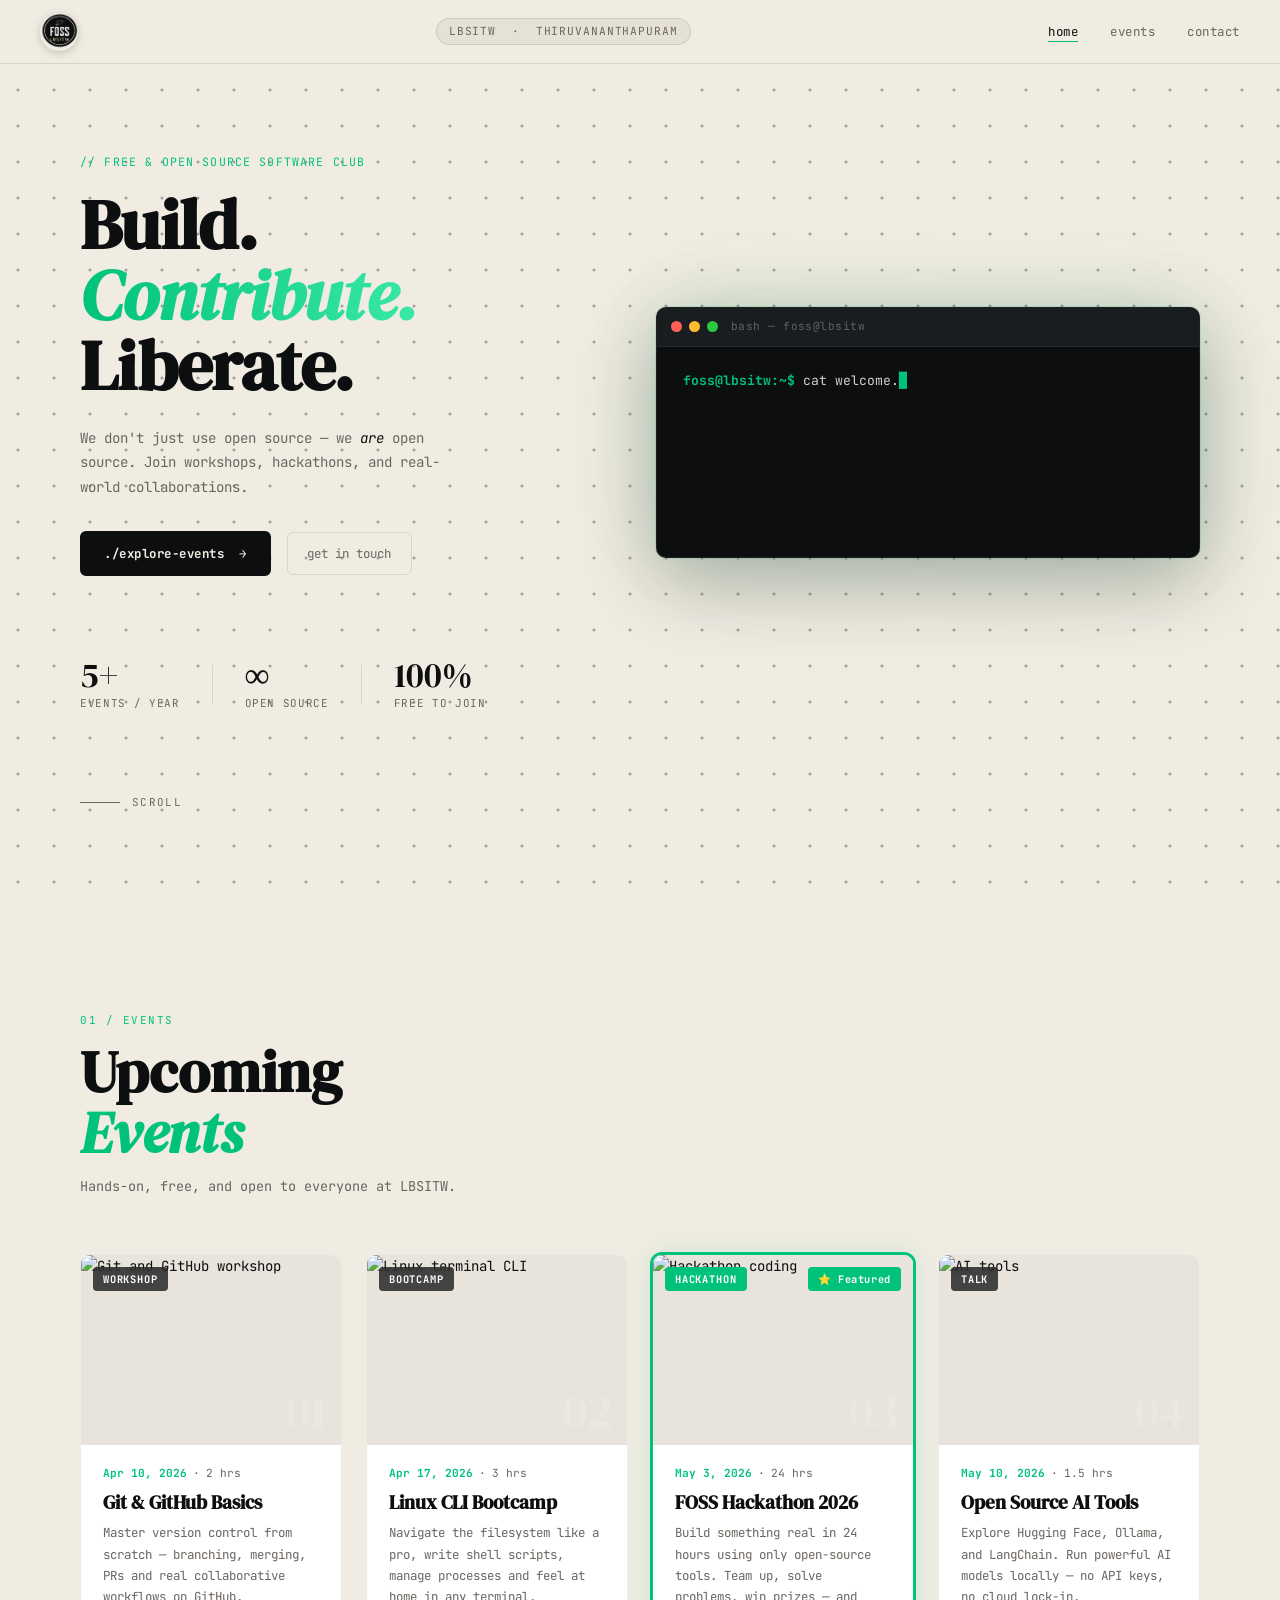
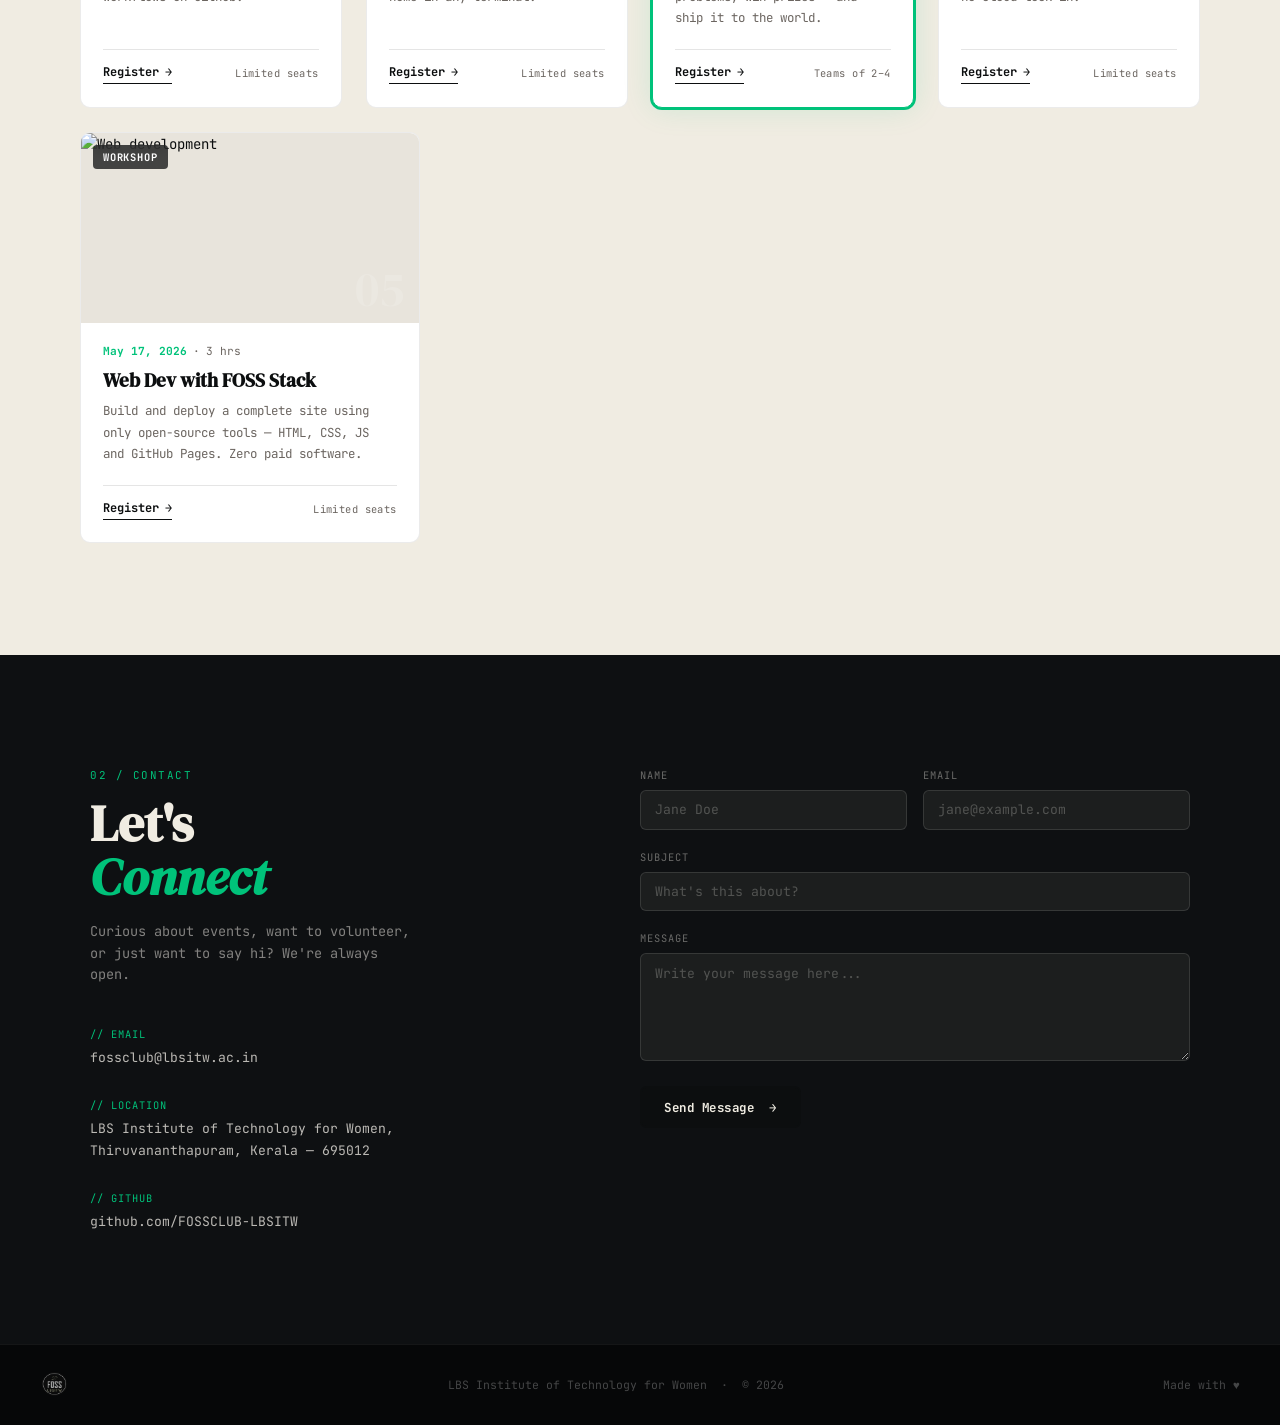
==== index.html @ 2587e667 "feat: add contact section, event cards with images, register page, custom cursor and dot-grid canvas" ====
<!DOCTYPE html>
<html lang="en">
<head>
  <meta charset="UTF-8" />
  <meta name="viewport" content="width=device-width, initial-scale=1.0"/>
  <title>FOSS Club — LBS Institute of Technology for Women</title>
  <link rel="stylesheet" href="style.css" />
  <link rel="preconnect" href="https://fonts.googleapis.com">
  <link href="https://fonts.googleapis.com/css2?family=JetBrains+Mono:ital,wght@0,300;0,400;0,700;1,400&family=DM+Serif+Display:ital@0;1&display=swap" rel="stylesheet">
</head>
<body>

  <!--
    hey, if you're reading this in devtools —
    yeah i spent way too long getting that terminal typewriter timing to feel right.
    the dot grid was 100% worth keeping. tried removing it once. bad idea.
    the cursor ring lag is lerp-based, not a css transition — feels much more natural.
    — [Shreya Ajith], LBSITW 2026
  -->

  
  <canvas id="grid-canvas"></canvas>

  
  <div class="cursor-dot"></div>
  <div class="cursor-ring"></div>

  
  <nav class="navbar" id="navbar">
    <a href="#home" class="nav-wordmark">
      <img src="foss-logo.png" alt="FOSS Club LBSITW" class="nav-logo" />
    </a>
    <div class="nav-pill">LBSITW &nbsp;·&nbsp; Thiruvananthapuram</div>
    <ul class="nav-links">
      <li><a href="#home">home</a></li>
      <li><a href="#events">events</a></li>
      <li><a href="#contact">contact</a></li>
    </ul>
  </nav>

  
  <section class="hero" id="home">

    
    <div class="hero-terminal">
      <div class="terminal-bar">
        <span class="t-dot red"></span>
        <span class="t-dot yellow"></span>
        <span class="t-dot green"></span>
        <span class="t-title">bash &mdash; foss@lbsitw</span>
      </div>
      <div class="terminal-body">
        <p>
          <span class="t-prompt">foss@lbsitw:~$&nbsp;</span><span
            id="typeTarget" class="t-cmd"></span><span class="t-caret" id="caret">█</span>
        </p>
        <div id="termOutput" class="t-output">
          <p><span class="t-green">✔</span>&nbsp; Welcome to <strong>FOSS Club</strong></p>
          <p><span class="t-green">✔</span>&nbsp; LBS Institute of Technology for Women</p>
          <p><span class="t-green">✔</span>&nbsp; Building women in open source since 2024</p>
          <p>&nbsp;</p>
          <p class="t-hint"># Run <span class="t-cyan">./explore-events</span> to get started ↓</p>
        </div>
      </div>
    </div>

    
    <div class="hero-text">
      <p class="hero-eyebrow">// Free &amp; Open Source Software Club</p>
      <h1>
        <span class="h1-line">Build.</span>
        <span class="h1-line italic">Contribute.</span>
        <span class="h1-line">Liberate.</span>
      </h1>
      <p class="hero-sub">
        We don't just use open source — we <em>are</em> open source.
        Join workshops, hackathons, and real-world collaborations.
      </p>
      <div class="hero-cta-row">
        <a href="#events" class="btn-primary">./explore-events &nbsp;→</a>
        <a href="#contact" class="btn-ghost">get in touch</a>
      </div>
    </div>

    
    <div class="hero-stats">
      <div class="stat"><span class="stat-n">5+</span><span class="stat-l">Events / Year</span></div>
      <div class="stat-div"></div>
      <div class="stat"><span class="stat-n">∞</span><span class="stat-l">Open Source</span></div>
      <div class="stat-div"></div>
      <div class="stat"><span class="stat-n">100%</span><span class="stat-l">Free to Join</span></div>
    </div>

    <div class="scroll-cue">
      <div class="sc-line"></div>
      <span>scroll</span>
    </div>
  </section>

  
  <section class="events-section" id="events">
    <div class="section-intro reveal">
      <p class="section-label">01&nbsp;/&nbsp;events</p>
      <h2>Upcoming<br/><em>Events</em></h2>
      <p class="section-sub">Hands-on, free, and open to everyone at LBSITW.</p>
    </div>

    <div class="cards-grid">

      
      <article class="card reveal" style="--i:0">
        <div class="card-img">
          <img src="https://images.unsplash.com/photo-1618401471353-b98afee0b2eb?w=600&q=80"
               alt="Git and GitHub workshop" loading="lazy" />
          <span class="card-tag">Workshop</span>
          <span class="card-idx">01</span>
        </div>
        <div class="card-body">
          <div class="card-meta"><time>Apr 10, 2026</time> <span>·</span> <span>2 hrs</span></div>
          <h3>Git &amp; GitHub Basics</h3>
          <p>Master version control from scratch — branching, merging, PRs and real collaborative workflows on GitHub.</p>
          <div class="card-foot">
            <a href="register.html" class="card-btn">Register <span>→</span></a>
            <span class="card-seats">Limited seats</span>
          </div>
        </div>
      </article>

      
      <article class="card reveal" style="--i:1">
        <div class="card-img">
          <img src="https://images.unsplash.com/photo-1629654297299-c8506221ca97?w=600&q=80"
               alt="Linux terminal CLI" loading="lazy" />
          <span class="card-tag">Bootcamp</span>
          <span class="card-idx">02</span>
        </div>
        <div class="card-body">
          <div class="card-meta"><time>Apr 17, 2026</time> <span>·</span> <span>3 hrs</span></div>
          <h3>Linux CLI Bootcamp</h3>
          <p>Navigate the filesystem like a pro, write shell scripts, manage processes and feel at home in any terminal.</p>
          <div class="card-foot">
            <a href="register.html" class="card-btn">Register <span>→</span></a>
            <span class="card-seats">Limited seats</span>
          </div>
        </div>
      </article>

      
      <article class="card featured reveal" style="--i:2">
        <div class="card-img">
          <img src="https://images.unsplash.com/photo-1504639725590-34d0984388bd?w=600&q=80"
               alt="Hackathon coding" loading="lazy" />
          <span class="card-tag accent">Hackathon</span>
          <span class="card-idx">03</span>
          <div class="featured-banner">⭐ Featured</div>
        </div>
        <div class="card-body">
          <div class="card-meta"><time>May 3, 2026</time> <span>·</span> <span>24 hrs</span></div>
          <h3>FOSS Hackathon 2026</h3>
          <p>Build something real in 24 hours using only open-source tools. Team up, solve problems, win prizes — and ship it to the world.</p>
          <div class="card-foot">
            <a href="register.html" class="card-btn">Register <span>→</span></a>
            <span class="card-seats">Teams of 2–4</span>
          </div>
        </div>
      </article>

      
      <article class="card reveal" style="--i:3">
        <div class="card-img">
          <img src="https://images.unsplash.com/photo-1677442135703-1787eea5ce01?w=600&q=80"
               alt="AI tools" loading="lazy" />
          <span class="card-tag">Talk</span>
          <span class="card-idx">04</span>
        </div>
        <div class="card-body">
          <div class="card-meta"><time>May 10, 2026</time> <span>·</span> <span>1.5 hrs</span></div>
          <h3>Open Source AI Tools</h3>
          <p>Explore Hugging Face, Ollama, and LangChain. Run powerful AI models locally — no API keys, no cloud lock-in.</p>
          <div class="card-foot">
            <a href="register.html" class="card-btn">Register <span>→</span></a>
            <span class="card-seats">Limited seats</span>
          </div>
        </div>
      </article>

      
      <article class="card reveal" style="--i:4">
        <div class="card-img">
          <img src="https://images.unsplash.com/photo-1558494949-ef010cbdcc31?w=600&q=80"
               alt="Web development" loading="lazy" />
          <span class="card-tag">Workshop</span>
          <span class="card-idx">05</span>
        </div>
        <div class="card-body">
          <div class="card-meta"><time>May 17, 2026</time> <span>·</span> <span>3 hrs</span></div>
          <h3>Web Dev with FOSS Stack</h3>
          <p>Build and deploy a complete site using only open-source tools — HTML, CSS, JS and GitHub Pages. Zero paid software.</p>
          <div class="card-foot">
            <a href="register.html" class="card-btn">Register <span>→</span></a>
            <span class="card-seats">Limited seats</span>
          </div>
        </div>
      </article>

    </div>
  </section>

  
  <section class="contact-section reveal" id="contact">
    <div class="contact-inner">

      <div class="contact-left">
        <p class="section-label">02&nbsp;/&nbsp;contact</p>
        <h2>Let's<br/><em>Connect</em></h2>
        <p class="section-sub">Curious about events, want to volunteer, or just want to say hi? We're always open.</p>

        <ul class="contact-list">
          <li>
            <span class="ci-label">// email</span>
            <a href="mailto:fossclub@lbsitw.ac.in" class="ci-value">fossclub@lbsitw.ac.in</a>
          </li>
          <li>
            <span class="ci-label">// location</span>
            <span class="ci-value">LBS Institute of Technology for Women,<br>Thiruvananthapuram, Kerala — 695012</span>
          </li>
          <li>
            <span class="ci-label">// github</span>
            <a href="https://github.com/FOSSCLUB-LBSITW" target="_blank" rel="noopener" class="ci-value">github.com/FOSSCLUB-LBSITW</a>
          </li>
        </ul>
      </div>

      <div class="contact-right">
        <form class="contact-form" id="contactForm">
          <div class="form-row two-col">
            <div class="form-group">
              <label for="fname">Name</label>
              <input type="text" id="fname" placeholder="Jane Doe" required autocomplete="off"/>
            </div>
            <div class="form-group">
              <label for="femail">Email</label>
              <input type="email" id="femail" placeholder="jane@example.com" required autocomplete="off"/>
            </div>
          </div>
          <div class="form-group">
            <label for="fsubject">Subject</label>
            <input type="text" id="fsubject" placeholder="What's this about?" required/>
          </div>
          <div class="form-group">
            <label for="fmsg">Message</label>
            <textarea id="fmsg" rows="5" placeholder="Write your message here..." required></textarea>
          </div>
          <div class="form-actions">
            <button type="submit" class="btn-primary" id="submitBtn">
              Send Message &nbsp;→
            </button>
          </div>
          <p class="form-success" id="formSuccess">✓ &nbsp;Message received! We'll be in touch soon.</p>
        </form>
      </div>

    </div>
  </section>

  
  <footer class="footer">
    <div class="footer-inner">
      <img src="foss-logo.png" alt="FOSS CLUB" class="footer-logo" />
      <span class="footer-copy">LBS Institute of Technology for Women &nbsp;·&nbsp; © 2026</span>
      <span class="footer-love">Made with ♥</span>
    </div>
    <!-- build log: v1.0 initial template · v1.1 event cards + contact section · v1.2 dark theme + terminal animation · v1.3 logo added, cursor fixed, scroll-reveal -->
  </footer>

  <script src="main.js"></script>
</body>
</html>
---- style.css ----
@import url('https://fonts.googleapis.com/css2?family=JetBrains+Mono:ital,wght@0,300;0,400;0,700;1,400&family=DM+Serif+Display:ital@0;1&display=swap');

*, *::before, *::after { box-sizing: border-box; margin: 0; padding: 0; }


:root {
  --ink:      #0c0e0f;
  --paper:    #f0ece2;        /* slightly richer warm tone */
  --paper2:   #e6e1d6;
  --green:    #00c27a;
  --green-d:  #009960;
  --green-glow: rgba(0,194,122,0.15);
  --amber:    #e8a000;
  --red:      #e84545;
  --muted:    #6b6560;        /* slightly darker for better contrast */
  --border:   rgba(0,0,0,0.10);

  --ff-mono:  'JetBrains Mono', 'Fira Code', monospace;
  --ff-serif: 'DM Serif Display', Georgia, serif;

  --nav-h:    64px;
  --r:        10px;
}


html { scroll-behavior: smooth; }

body {
  background: var(--paper);
  color: var(--ink);
  font-family: var(--ff-mono);
  font-size: 14px;
  line-height: 1.6;
  cursor: none;
  overflow-x: hidden;
}

a, button, input, textarea, select, label { cursor: none !important; }

a { color: inherit; text-decoration: none; }
img:not(.nav-logo):not(.footer-logo) { display: block; width: 100%; height: 100%; object-fit: cover; }
em { font-style: italic; }


#grid-canvas {
  position: fixed;
  inset: 0;
  z-index: 0;
  pointer-events: none;
  opacity: 1;
  filter: contrast(1.25);
}


.cursor-dot {
  width: 10px;
  height: 10px;
  background: var(--green);
  border-radius: 50%;
  position: fixed;
  top: -40px;
  left: -40px;
  pointer-events: none;
  z-index: 9999;
  transform: translate(-50%, -50%);
  transition: transform 0.12s ease, background 0.2s;
  will-change: left, top, transform;
}

.cursor-ring {
  width: 34px;
  height: 34px;
  border: 1.5px solid var(--green);
  border-radius: 50%;
  position: fixed;
  top: -40px;
  left: -40px;
  pointer-events: none;
  z-index: 9998;
  transform: translate(-50%, -50%);
  transition: transform 0.22s cubic-bezier(.22,.68,0,1.2);
  opacity: 0.6;
  will-change: left, top, transform;
}


.navbar {
  position: fixed;
  top: 0; left: 0; right: 0;
  height: var(--nav-h);
  z-index: 100;
  display: flex;
  align-items: center;
  justify-content: space-between;
  padding: 0 2.5rem;
  background: rgba(240,236,226,0.88);
  backdrop-filter: blur(14px);
  -webkit-backdrop-filter: blur(14px);
  border-bottom: 1px solid var(--border);
}

.nav-wordmark {
  display: flex;
  align-items: center;
  gap: 10px;
  text-decoration: none;
  flex-shrink: 0;
}

.nav-logo {
  width: 38px;
  height: 38px;
  min-width: 38px;
  border-radius: 50%;
  object-fit: cover;
  display: block;
  box-shadow: 0 2px 8px rgba(0,0,0,0.18);
}

.footer-logo {
  width: 28px;
  height: 28px;
  border-radius: 50%;
  object-fit: cover;
  opacity: 0.7;
}

.nav-pill {
  font-size: 0.7rem;
  letter-spacing: 0.08em;
  text-transform: uppercase;
  color: var(--muted);
  background: var(--paper2);
  border: 1px solid var(--border);
  padding: 4px 12px;
  border-radius: 20px;
}

.nav-links {
  list-style: none;
  display: flex;
  gap: 2rem;
}
.nav-links a {
  font-size: 0.78rem;
  color: var(--muted);
  text-transform: lowercase;
  letter-spacing: 0.04em;
  position: relative;
  padding-bottom: 2px;
  transition: color 0.2s;
}
.nav-links a::after {
  content: '';
  position: absolute;
  left: 0; bottom: 0;
  width: 0; height: 1px;
  background: var(--green);
  transition: width 0.25s ease;
}
.nav-links a:hover { color: var(--ink); }
.nav-links a:hover::after,
.nav-links a.active::after { width: 100%; }
.nav-links a.active { color: var(--ink); }


.hero {
  position: relative;
  z-index: 1;
  min-height: 100vh;
  padding: calc(var(--nav-h) + 4rem) 2.5rem 4rem;
  display: grid;
  grid-template-columns: 1fr 1fr;
  grid-template-rows: auto auto auto;
  gap: 2rem;
  align-items: center;
  max-width: 1200px;
  margin: 0 auto;
}


.hero-terminal {
  grid-column: 2;
  grid-row: 1 / 3;
  background: #0c0e0f;
  border-radius: var(--r);
  overflow: hidden;
  border: 1px solid rgba(255,255,255,0.08);
  box-shadow: 0 24px 80px rgba(0,0,0,0.25), 0 0 0 1px rgba(0,194,122,0.15), 0 0 80px rgba(0,194,122,0.12), 0 0 160px rgba(0,194,122,0.06);
  font-size: 0.82rem;
  animation: fadeUp 0.7s 0.4s both;
}

.terminal-bar {
  display: flex;
  align-items: center;
  gap: 7px;
  padding: 10px 14px;
  background: #1a1d1f;
  border-bottom: 1px solid rgba(255,255,255,0.06);
}
.t-dot {
  width: 11px; height: 11px;
  border-radius: 50%;
  flex-shrink: 0;
}
.t-dot.red    { background: #ff5f57; }
.t-dot.yellow { background: #febc2e; }
.t-dot.green  { background: #28c840; }
.t-title {
  margin-left: 6px;
  font-size: 0.7rem;
  color: rgba(255,255,255,0.3);
  letter-spacing: 0.04em;
}

.terminal-body {
  padding: 1.4rem 1.6rem 1.8rem;
  color: #d4d0c8;
  line-height: 1.9;
  min-height: 200px;
}
.t-prompt { color: var(--green); font-weight: 700; }
.t-cmd    { color: #d4d0c8; }
.t-caret  { color: var(--green); animation: blink 1s step-end infinite; }
.t-output { margin-top: 0.6rem; opacity: 0; transition: opacity 0.4s; }
.t-output.visible { opacity: 1; }
.t-green  { color: var(--green); }
.t-cyan   { color: #5dd5f5; }
.t-hint   { color: rgba(255,255,255,0.3); font-style: italic; }
.t-output strong { color: #fff; }

@keyframes blink { 0%,100%{opacity:1} 50%{opacity:0} }


.hero-text {
  grid-column: 1;
  grid-row: 1;
  animation: fadeUp 0.7s 0.1s both;
}

.hero-eyebrow {
  font-size: 0.72rem;
  letter-spacing: 0.1em;
  text-transform: uppercase;
  color: var(--green);
  margin-bottom: 1.2rem;
}

.hero-text h1 {
  font-family: var(--ff-serif);
  font-size: clamp(3.2rem, 5.5vw, 5rem);
  line-height: 1.0;
  margin-bottom: 1.5rem;
  letter-spacing: -0.01em;
}
.h1-line { display: block; }
.h1-line.italic {
  font-style: italic;
  background: linear-gradient(90deg, var(--green), #5dffc0, var(--green));
  background-size: 200% auto;
  -webkit-background-clip: text;
  -webkit-text-fill-color: transparent;
  background-clip: text;
  animation: shimmer 4s linear infinite;
}
@keyframes shimmer { to { background-position: 200% center; } }

.hero-sub {
  color: var(--muted);
  font-size: 0.88rem;
  max-width: 380px;
  line-height: 1.75;
  margin-bottom: 2rem;
}
.hero-sub em { color: var(--ink); font-style: italic; }

.hero-cta-row {
  display: flex;
  gap: 1rem;
  align-items: center;
  flex-wrap: wrap;
}


.hero-stats {
  grid-column: 1;
  grid-row: 2;
  display: flex;
  gap: 2rem;
  align-items: center;
  animation: fadeUp 0.7s 0.3s both;
}
.stat { display: flex; flex-direction: column; gap: 2px; }
.stat-n {
  font-family: var(--ff-serif);
  font-size: 2.2rem;
  line-height: 1;
  color: var(--ink);
}
.stat-l { font-size: 0.68rem; color: var(--muted); text-transform: uppercase; letter-spacing: 0.06em; }
.stat-div { width: 1px; height: 40px; background: var(--border); }


.scroll-cue {
  grid-column: 1 / -1;
  grid-row: 3;
  display: flex;
  align-items: center;
  gap: 12px;
  color: var(--muted);
  font-size: 0.68rem;
  letter-spacing: 0.12em;
  text-transform: uppercase;
  animation: fadeUp 0.7s 0.5s both;
}
.sc-line { width: 40px; height: 1px; background: var(--muted); }


.btn-primary {
  display: inline-flex;
  align-items: center;
  gap: 8px;
  padding: 0.65rem 1.4rem;
  background: var(--ink);
  color: var(--paper);
  font-family: var(--ff-mono);
  font-size: 0.78rem;
  font-weight: 700;
  letter-spacing: 0.04em;
  border: 2px solid var(--ink);
  border-radius: 6px;
  cursor: none;
  transition: background 0.2s, color 0.2s, transform 0.15s, box-shadow 0.2s;
}
.btn-primary:hover {
  background: var(--green);
  border-color: var(--green);
  color: #fff;
  transform: translateY(-2px);
  box-shadow: 0 6px 20px rgba(0,194,122,0.3);
}

.btn-ghost {
  display: inline-flex;
  align-items: center;
  padding: 0.65rem 1.2rem;
  background: transparent;
  color: var(--muted);
  font-family: var(--ff-mono);
  font-size: 0.78rem;
  border: 1px solid var(--border);
  border-radius: 6px;
  cursor: none;
  transition: color 0.2s, border-color 0.2s;
}
.btn-ghost:hover { color: var(--ink); border-color: var(--ink); }


.events-section {
  position: relative;
  z-index: 1;
  padding: 7rem 2.5rem;
  max-width: 1200px;
  margin: 0 auto;
}

.section-intro { margin-bottom: 3.5rem; }
.section-label {
  font-size: 0.68rem;
  letter-spacing: 0.14em;
  text-transform: uppercase;
  color: var(--green);
  margin-bottom: 0.8rem;
}
.section-intro h2 {
  font-family: var(--ff-serif);
  font-size: clamp(2.5rem, 4.5vw, 4rem);
  line-height: 1.05;
  margin-bottom: 0.8rem;
}
.section-intro h2 em { font-style: italic; color: var(--green); }
.section-sub { color: var(--muted); font-size: 0.85rem; max-width: 400px; }


.cards-grid {
  display: flex;
  flex-wrap: wrap;
  gap: 1.5rem;
}

.card {
  flex: 1 1 260px;
  max-width: 340px;
  background: #fff;
  border: 1px solid rgba(0,0,0,0.08);
  border-radius: var(--r);
  overflow: hidden;
  display: flex;
  flex-direction: column;
  transition: transform 0.22s ease, box-shadow 0.22s ease;
}
.card:hover {
  transform: translateY(-6px);
  box-shadow: 0 20px 50px rgba(0,0,0,0.12);
}

.card.featured {
  border-color: var(--green);
  box-shadow: 0 0 0 2px var(--green), 0 0 30px var(--green-glow);
}
.card.featured:hover {
  box-shadow: 0 0 0 2px var(--green), 0 20px 50px rgba(0,0,0,0.12), 0 0 40px var(--green-glow);
}


.card-img {
  position: relative;
  height: 190px;
  overflow: hidden;
  background: #e8e4dc;
}
.card-img img { transition: transform 0.5s ease; }
.card:hover .card-img img { transform: scale(1.07); }

.card-tag {
  position: absolute;
  top: 12px; left: 12px;
  background: rgba(12,14,15,0.75);
  color: #fff;
  font-size: 0.65rem;
  font-weight: 700;
  letter-spacing: 0.08em;
  text-transform: uppercase;
  padding: 4px 10px;
  border-radius: 4px;
  backdrop-filter: blur(6px);
}
.card-tag.accent { background: var(--green); color: #fff; }

.card-idx {
  position: absolute;
  bottom: 10px; right: 14px;
  font-family: var(--ff-serif);
  font-size: 3rem;
  color: rgba(255,255,255,0.15);
  line-height: 1;
  user-select: none;
}

.featured-banner {
  position: absolute;
  top: 12px; right: 12px;
  background: var(--green);
  color: #fff;
  font-size: 0.65rem;
  font-weight: 700;
  padding: 4px 10px;
  border-radius: 4px;
  letter-spacing: 0.06em;
}


.card-body {
  padding: 1.3rem 1.4rem 1.4rem;
  display: flex;
  flex-direction: column;
  flex: 1;
  gap: 0.5rem;
}
.card-meta {
  display: flex;
  gap: 6px;
  font-size: 0.7rem;
  color: var(--muted);
}
.card-meta time { color: var(--green); font-weight: 700; }

.card-body h3 {
  font-family: var(--ff-serif);
  font-size: 1.2rem;
  line-height: 1.2;
  color: var(--ink);
}
.card-body p {
  font-size: 0.78rem;
  color: var(--muted);
  line-height: 1.7;
  flex: 1;
}

.card-foot {
  display: flex;
  align-items: center;
  justify-content: space-between;
  margin-top: 0.8rem;
  padding-top: 0.8rem;
  border-top: 1px solid var(--border);
}

.card-btn {
  display: inline-flex;
  align-items: center;
  gap: 6px;
  font-size: 0.75rem;
  font-weight: 700;
  color: var(--ink);
  border-bottom: 1px solid var(--ink);
  padding-bottom: 1px;
  cursor: none;
  transition: color 0.2s, border-color 0.2s;
}
.card-btn:hover { color: var(--green); border-color: var(--green); }
.card-btn span { transition: transform 0.2s; }
.card-btn:hover span { transform: translateX(3px); }

.card-seats { font-size: 0.65rem; color: var(--muted); letter-spacing: 0.04em; }

/* ── Contact Section ───────────────────────────── */
.contact-section {
  position: relative;
  z-index: 1;
  background: #0e1012;   
  color: var(--paper);
  padding: 7rem 2.5rem;
}
.contact-inner {
  max-width: 1100px;
  margin: 0 auto;
  display: flex;
  gap: 5rem;
  align-items: flex-start;
  flex-wrap: wrap;
}

.contact-left { flex: 1 1 280px; }
.contact-left .section-label { color: var(--green); }
.contact-left h2 {
  font-family: var(--ff-serif);
  font-size: clamp(2.5rem, 4vw, 3.5rem);
  line-height: 1.05;
  margin-bottom: 1rem;
  margin-top: 0.6rem;
}
.contact-left h2 em { font-style: italic; color: var(--green); }
.contact-left .section-sub { color: rgba(245,242,235,0.5); max-width: 320px; font-size: 0.85rem; margin-bottom: 2.5rem; }

.contact-list { list-style: none; display: flex; flex-direction: column; gap: 1.8rem; }
.contact-list li { display: flex; flex-direction: column; gap: 4px; }
.ci-label { font-size: 0.65rem; color: var(--green); letter-spacing: 0.1em; text-transform: uppercase; }
.ci-value { font-size: 0.82rem; color: rgba(245,242,235,0.75); line-height: 1.65; }
.ci-value:is(a):hover { color: var(--green); }

.contact-right { flex: 1 1 360px; }

.contact-form { display: flex; flex-direction: column; gap: 1.2rem; }
.form-row.two-col { display: grid; grid-template-columns: 1fr 1fr; gap: 1rem; }

.form-group { display: flex; flex-direction: column; gap: 6px; }
.form-group label {
  font-size: 0.65rem;
  letter-spacing: 0.1em;
  text-transform: uppercase;
  color: rgba(245,242,235,0.4);
}
.form-group input,
.form-group textarea {
  background: rgba(245,242,235,0.06);
  border: 1px solid rgba(245,242,235,0.12);
  border-radius: 6px;
  padding: 0.65rem 0.9rem;
  color: var(--paper);
  font-family: var(--ff-mono);
  font-size: 0.82rem;
  outline: none;
  transition: border-color 0.2s, background 0.2s, box-shadow 0.2s;
  cursor: none;
}
.form-group input::placeholder,
.form-group textarea::placeholder { color: rgba(245,242,235,0.25); }
.form-group input:focus,
.form-group textarea:focus {
  border-color: var(--green);
  background: rgba(245,242,235,0.09);
  box-shadow: 0 0 0 3px rgba(0,194,122,0.12);
}
.form-group textarea { resize: vertical; }

.form-actions { margin-top: 0.4rem; }

.form-success {
  display: none;
  font-size: 0.82rem;
  color: var(--green);
  margin-top: 0.5rem;
  letter-spacing: 0.02em;
}
.form-success.visible { display: block; }

/* ── Footer ────────────────────────────────────── */
.footer {
  position: relative;
  z-index: 1;
  background: #060708;
  border-top: 1px solid rgba(255,255,255,0.06);
  padding: 1.6rem 2.5rem;
}
.footer-inner {
  max-width: 1200px;
  margin: 0 auto;
  display: flex;
  align-items: center;
  justify-content: space-between;
  flex-wrap: wrap;
  gap: 0.6rem;
}
.footer-copy { font-size: 0.72rem; color: rgba(255,255,255,0.25); }
.footer-love { font-size: 0.72rem; color: rgba(255,255,255,0.25); }

/* ── Keyframes ─────────────────────────────────── */
@keyframes fadeUp {
  from { opacity: 0; transform: translateY(28px); }
  to   { opacity: 1; transform: translateY(0); }
}

/* ── Responsive ────────────────────────────────── */
@media (max-width: 860px) {
  .hero {
    grid-template-columns: 1fr;
    grid-template-rows: auto auto auto auto;
    gap: 2.5rem;
  }
  .hero-terminal { grid-column: 1; grid-row: 2; }
  .hero-text     { grid-column: 1; grid-row: 1; }
  .hero-stats    { grid-column: 1; grid-row: 3; }
  .scroll-cue    { grid-column: 1; grid-row: 4; }
  .nav-pill { display: none; }
  .cards-grid { justify-content: center; }
  .card { max-width: 100%; }
  .contact-inner { flex-direction: column; gap: 3rem; }
  .form-row.two-col { grid-template-columns: 1fr; }
}
@media (max-width: 560px) {
  .navbar { padding: 0 1.2rem; }
  .hero, .events-section, .contact-section { padding-left: 1.2rem; padding-right: 1.2rem; }
  .nav-links { gap: 1.2rem; }
  .footer-inner { flex-direction: column; align-items: flex-start; }
}
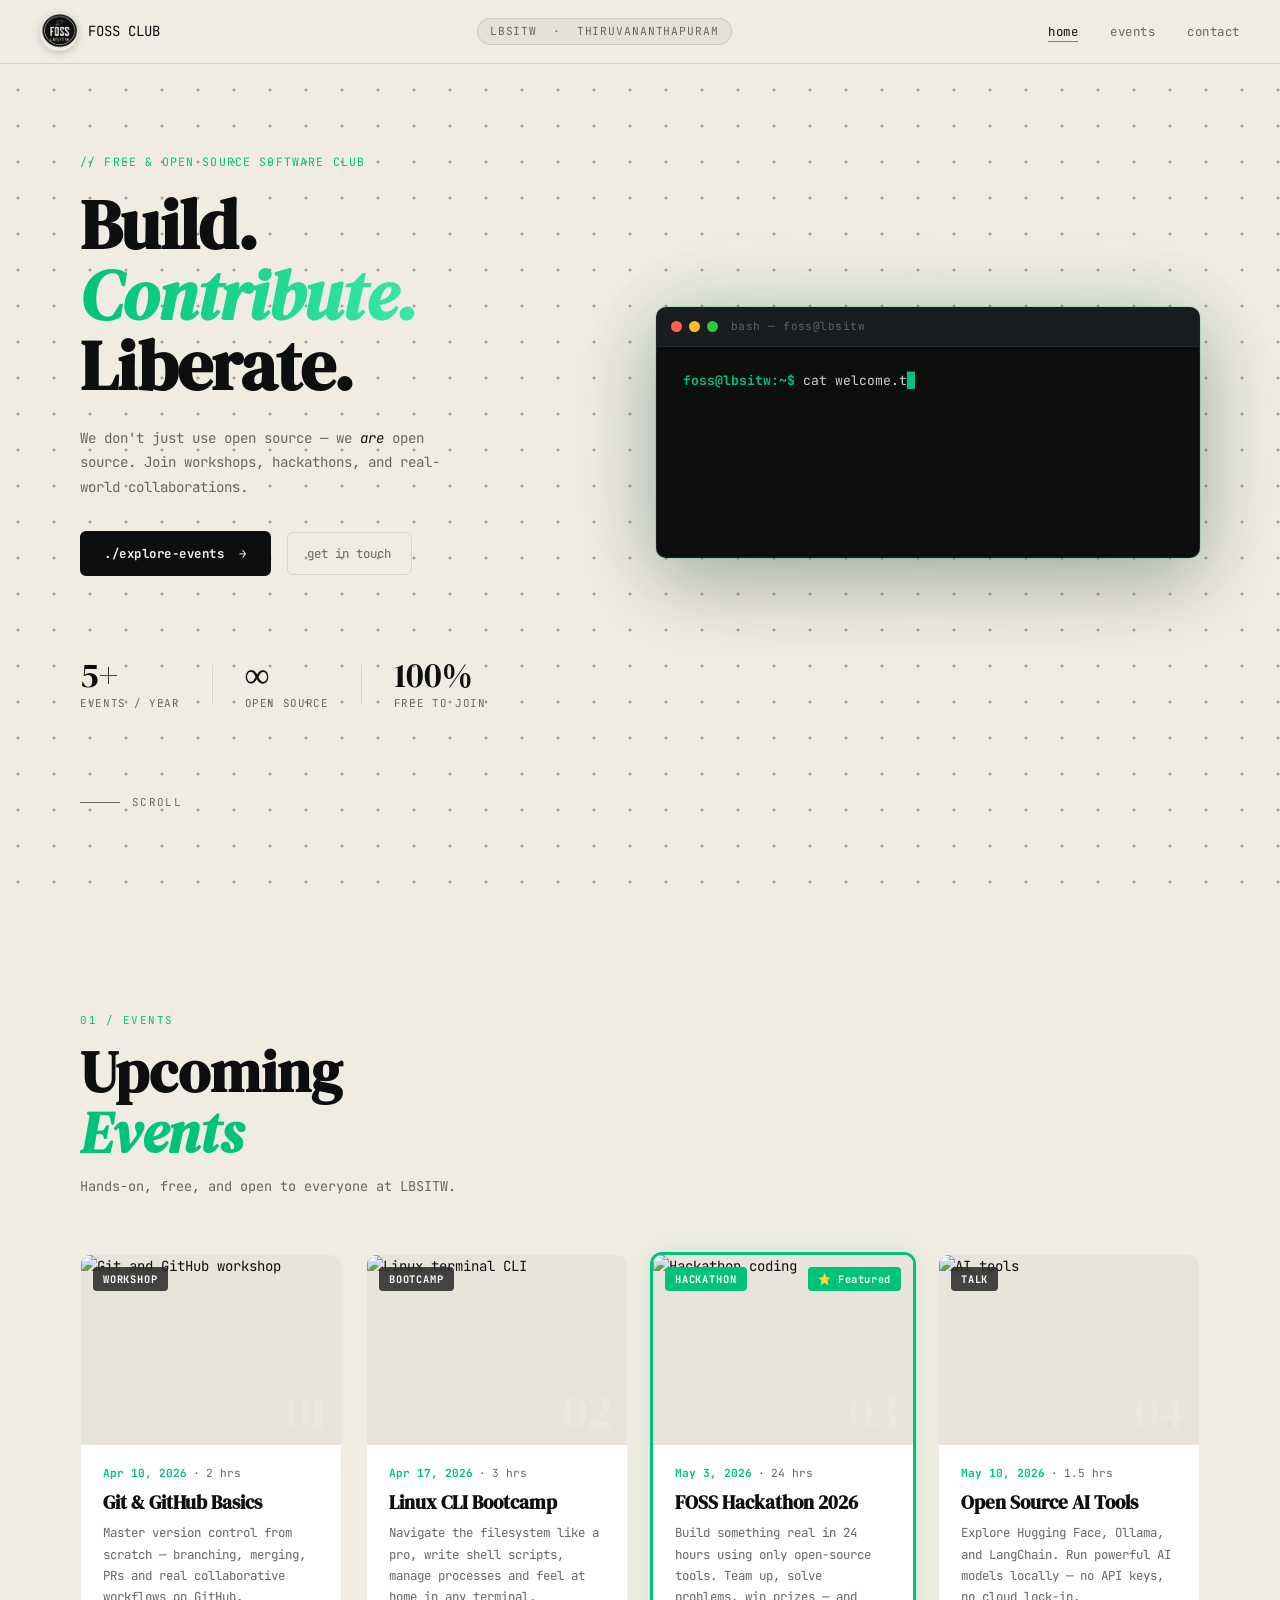
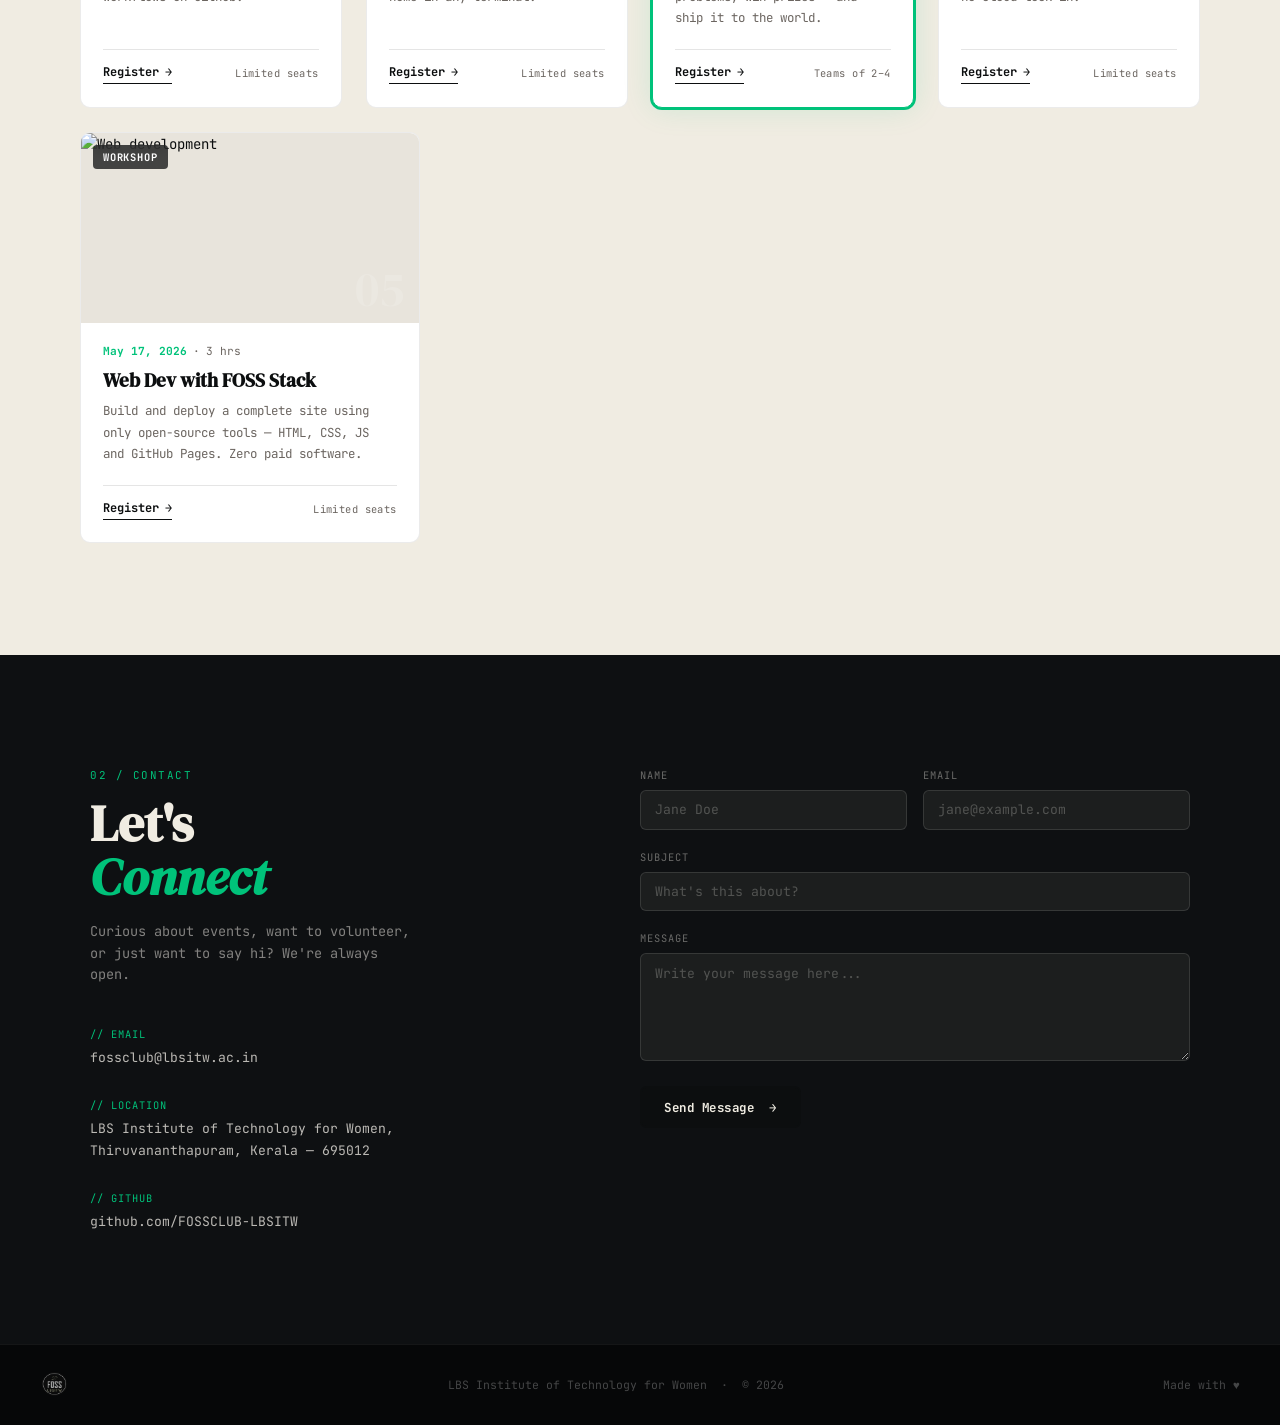
==== commit 06c169f8: "changesmade" ====
--- a/index.html
+++ b/index.html
@@ -28,8 +28,7 @@
   
   <nav class="navbar" id="navbar">
     <a href="#home" class="nav-wordmark">
-      <img src="foss-logo.png" alt="FOSS Club LBSITW" class="nav-logo" />
-    </a>
+      <img src="foss-logo.png" alt="FOSS Club LBSITW" class="nav-logo" />FOSS CLUB</a>
     <div class="nav-pill">LBSITW &nbsp;·&nbsp; Thiruvananthapuram</div>
     <ul class="nav-links">
       <li><a href="#home">home</a></li>
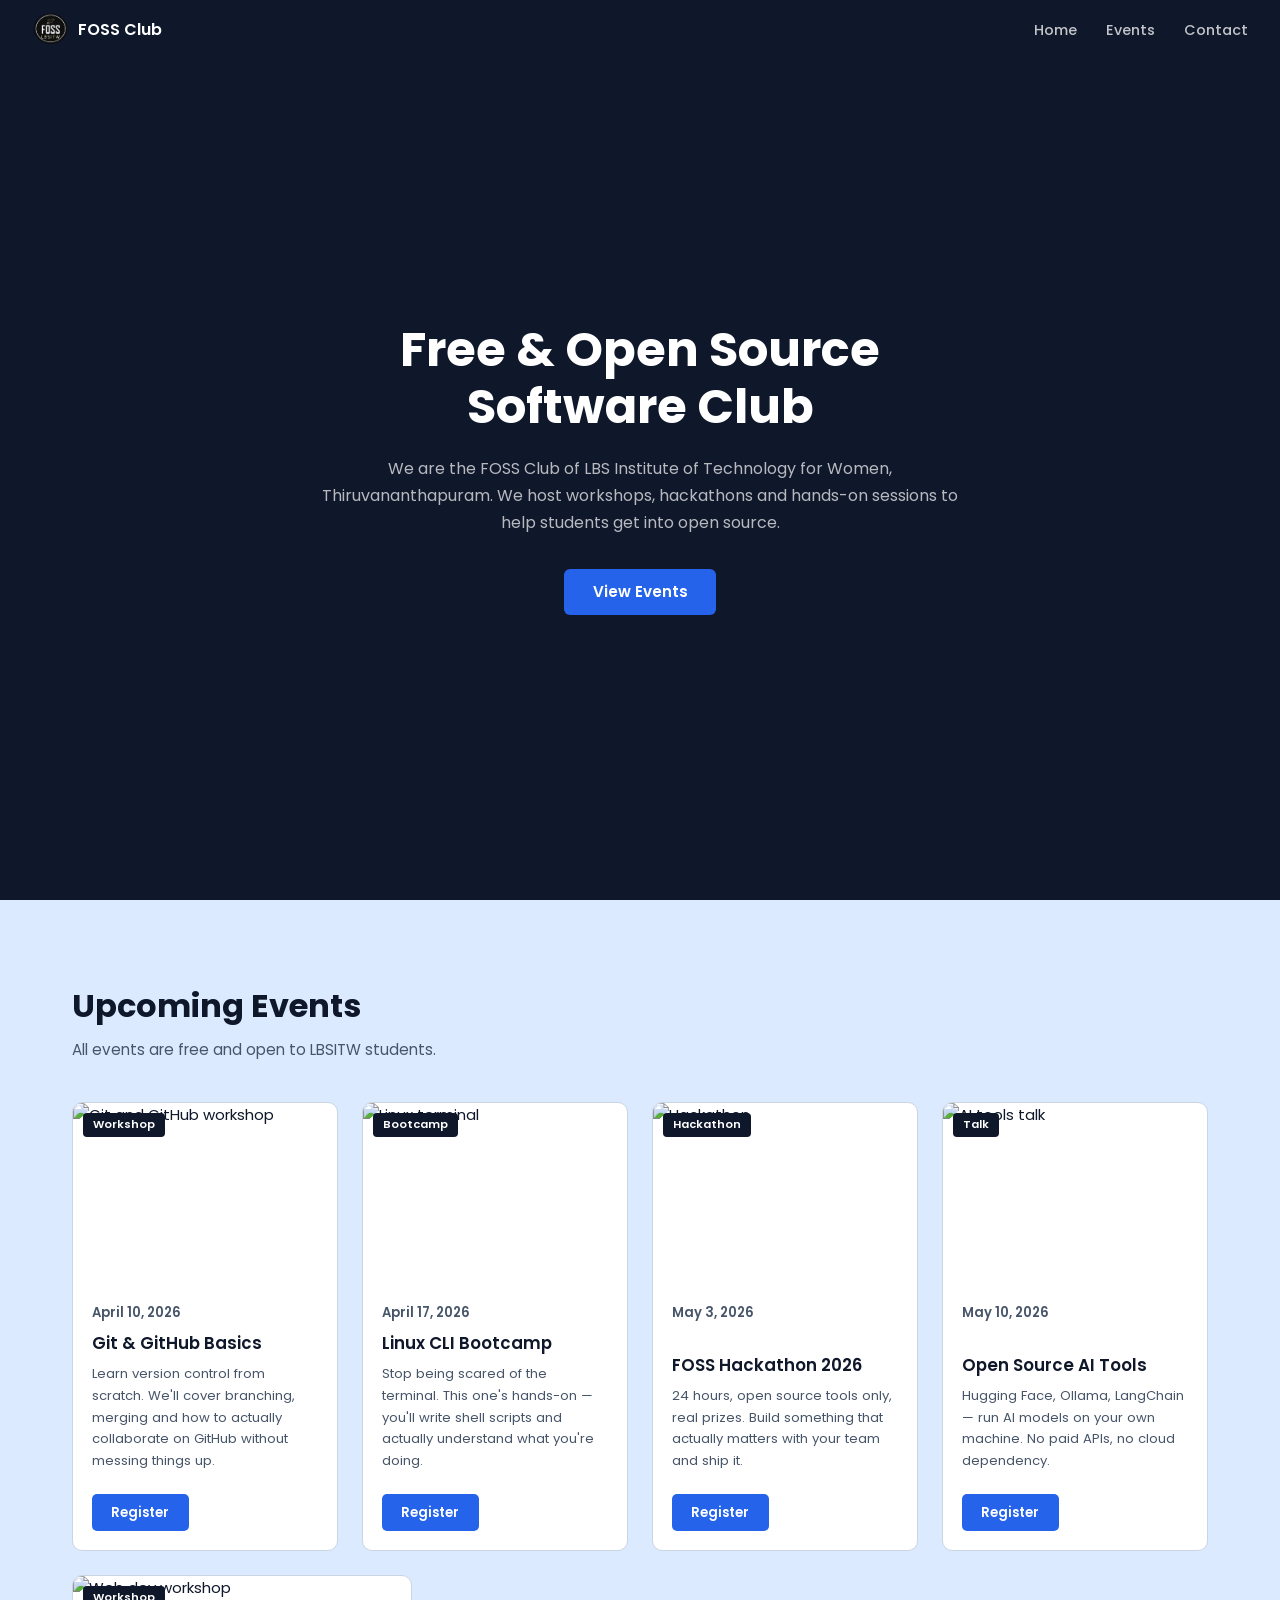
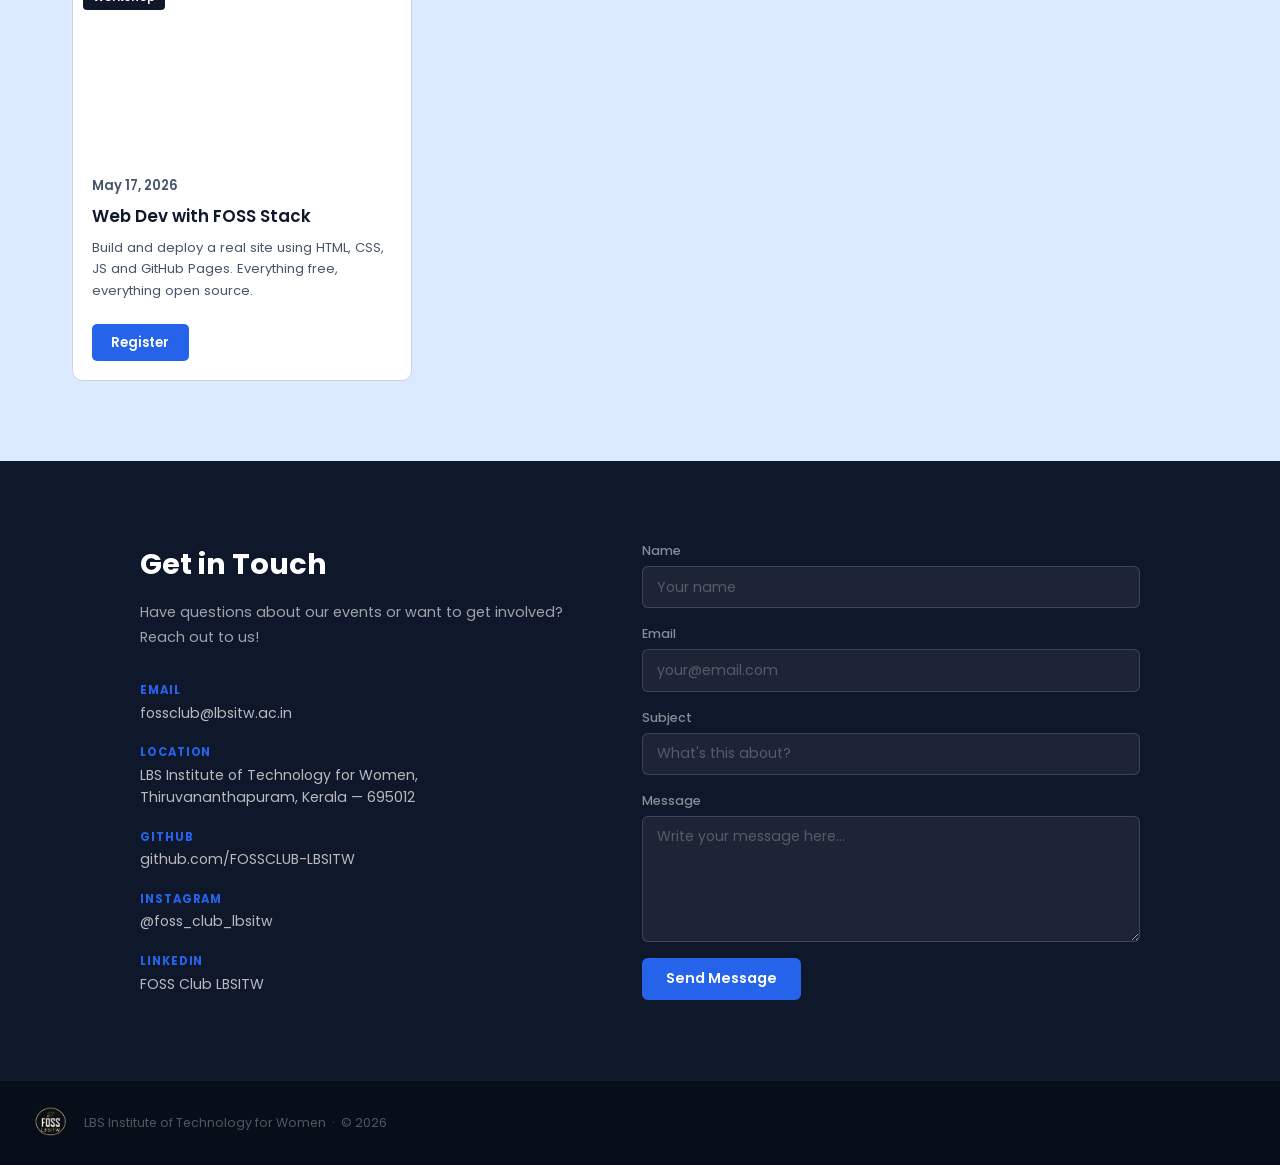
==== commit aeabada2: "refactor: simplify design and remove over-engineered features" ====
--- a/index.html
+++ b/index.html
@@ -6,241 +6,154 @@
   <title>FOSS Club — LBS Institute of Technology for Women</title>
   <link rel="stylesheet" href="style.css" />
   <link rel="preconnect" href="https://fonts.googleapis.com">
-  <link href="https://fonts.googleapis.com/css2?family=JetBrains+Mono:ital,wght@0,300;0,400;0,700;1,400&family=DM+Serif+Display:ital@0;1&display=swap" rel="stylesheet">
+  <link href="https://fonts.googleapis.com/css2?family=Poppins:wght@400;500;600;700&display=swap" rel="stylesheet">
 </head>
 <body>
 
-  <!--
-    hey, if you're reading this in devtools —
-    yeah i spent way too long getting that terminal typewriter timing to feel right.
-    the dot grid was 100% worth keeping. tried removing it once. bad idea.
-    the cursor ring lag is lerp-based, not a css transition — feels much more natural.
-    — [Shreya Ajith], LBSITW 2026
-  -->
+  <!-- Shreya Ajith, LBSITW 2026 -->
 
-  
-  <canvas id="grid-canvas"></canvas>
-
-  
-  <div class="cursor-dot"></div>
-  <div class="cursor-ring"></div>
-
-  
   <nav class="navbar" id="navbar">
-    <a href="#home" class="nav-wordmark">
-      <img src="foss-logo.png" alt="FOSS Club LBSITW" class="nav-logo" />FOSS CLUB</a>
-    <div class="nav-pill">LBSITW &nbsp;·&nbsp; Thiruvananthapuram</div>
+    <a href="#home" class="nav-brand">
+      <img src="foss-logo.png" alt="FOSS Club" class="nav-logo" />
+      <span>FOSS Club</span>
+    </a>
     <ul class="nav-links">
-      <li><a href="#home">home</a></li>
-      <li><a href="#events">events</a></li>
-      <li><a href="#contact">contact</a></li>
+      <li><a href="#home">Home</a></li>
+      <li><a href="#events">Events</a></li>
+      <li><a href="#contact">Contact</a></li>
     </ul>
   </nav>
 
-  
+  <!-- Hero -->
   <section class="hero" id="home">
-
-    
-    <div class="hero-terminal">
-      <div class="terminal-bar">
-        <span class="t-dot red"></span>
-        <span class="t-dot yellow"></span>
-        <span class="t-dot green"></span>
-        <span class="t-title">bash &mdash; foss@lbsitw</span>
-      </div>
-      <div class="terminal-body">
-        <p>
-          <span class="t-prompt">foss@lbsitw:~$&nbsp;</span><span
-            id="typeTarget" class="t-cmd"></span><span class="t-caret" id="caret">█</span>
-        </p>
-        <div id="termOutput" class="t-output">
-          <p><span class="t-green">✔</span>&nbsp; Welcome to <strong>FOSS Club</strong></p>
-          <p><span class="t-green">✔</span>&nbsp; LBS Institute of Technology for Women</p>
-          <p><span class="t-green">✔</span>&nbsp; Building women in open source since 2024</p>
-          <p>&nbsp;</p>
-          <p class="t-hint"># Run <span class="t-cyan">./explore-events</span> to get started ↓</p>
-        </div>
-      </div>
-    </div>
-
-    
-    <div class="hero-text">
-      <p class="hero-eyebrow">// Free &amp; Open Source Software Club</p>
-      <h1>
-        <span class="h1-line">Build.</span>
-        <span class="h1-line italic">Contribute.</span>
-        <span class="h1-line">Liberate.</span>
-      </h1>
-      <p class="hero-sub">
-        We don't just use open source — we <em>are</em> open source.
-        Join workshops, hackathons, and real-world collaborations.
-      </p>
-      <div class="hero-cta-row">
-        <a href="#events" class="btn-primary">./explore-events &nbsp;→</a>
-        <a href="#contact" class="btn-ghost">get in touch</a>
-      </div>
-    </div>
-
-    
-    <div class="hero-stats">
-      <div class="stat"><span class="stat-n">5+</span><span class="stat-l">Events / Year</span></div>
-      <div class="stat-div"></div>
-      <div class="stat"><span class="stat-n">∞</span><span class="stat-l">Open Source</span></div>
-      <div class="stat-div"></div>
-      <div class="stat"><span class="stat-n">100%</span><span class="stat-l">Free to Join</span></div>
-    </div>
-
-    <div class="scroll-cue">
-      <div class="sc-line"></div>
-      <span>scroll</span>
+    <div class="hero-content">
+      <h1>Free &amp; Open Source<br/>Software Club</h1>
+      <p>We are the FOSS Club of LBS Institute of Technology for Women, Thiruvananthapuram. We host workshops, hackathons and hands-on sessions to help students get into open source.</p>
+      <a href="#events" class="btn">View Events</a>
     </div>
   </section>
 
-  
+  <!-- Events -->
   <section class="events-section" id="events">
-    <div class="section-intro reveal">
-      <p class="section-label">01&nbsp;/&nbsp;events</p>
-      <h2>Upcoming<br/><em>Events</em></h2>
-      <p class="section-sub">Hands-on, free, and open to everyone at LBSITW.</p>
-    </div>
+    <h2>Upcoming Events</h2>
+    <p class="section-sub">All events are free and open to LBSITW students.</p>
 
     <div class="cards-grid">
 
-      
-      <article class="card reveal" style="--i:0">
+      <div class="card">
         <div class="card-img">
           <img src="https://images.unsplash.com/photo-1618401471353-b98afee0b2eb?w=600&q=80"
                alt="Git and GitHub workshop" loading="lazy" />
           <span class="card-tag">Workshop</span>
-          <span class="card-idx">01</span>
         </div>
         <div class="card-body">
-          <div class="card-meta"><time>Apr 10, 2026</time> <span>·</span> <span>2 hrs</span></div>
+          <p class="card-date">April 10, 2026</p>
           <h3>Git &amp; GitHub Basics</h3>
-          <p>Master version control from scratch — branching, merging, PRs and real collaborative workflows on GitHub.</p>
-          <div class="card-foot">
-            <a href="register.html" class="card-btn">Register <span>→</span></a>
-            <span class="card-seats">Limited seats</span>
-          </div>
+          <p>Learn version control from scratch. We'll cover branching, merging and how to actually collaborate on GitHub without messing things up.</p>
+          <a href="register.html" class="card-btn">Register</a>
         </div>
-      </article>
+      </div>
 
-      
-      <article class="card reveal" style="--i:1">
+      <div class="card">
         <div class="card-img">
           <img src="https://images.unsplash.com/photo-1629654297299-c8506221ca97?w=600&q=80"
-               alt="Linux terminal CLI" loading="lazy" />
+               alt="Linux terminal" loading="lazy" />
           <span class="card-tag">Bootcamp</span>
-          <span class="card-idx">02</span>
         </div>
         <div class="card-body">
-          <div class="card-meta"><time>Apr 17, 2026</time> <span>·</span> <span>3 hrs</span></div>
+          <p class="card-date">April 17, 2026</p>
           <h3>Linux CLI Bootcamp</h3>
-          <p>Navigate the filesystem like a pro, write shell scripts, manage processes and feel at home in any terminal.</p>
-          <div class="card-foot">
-            <a href="register.html" class="card-btn">Register <span>→</span></a>
-            <span class="card-seats">Limited seats</span>
-          </div>
+          <p>Stop being scared of the terminal. This one's hands-on — you'll write shell scripts and actually understand what you're doing.</p>
+          <a href="register.html" class="card-btn">Register</a>
         </div>
-      </article>
+      </div>
 
-      
-      <article class="card featured reveal" style="--i:2">
+      <div class="card">
         <div class="card-img">
           <img src="https://images.unsplash.com/photo-1504639725590-34d0984388bd?w=600&q=80"
-               alt="Hackathon coding" loading="lazy" />
-          <span class="card-tag accent">Hackathon</span>
-          <span class="card-idx">03</span>
-          <div class="featured-banner">⭐ Featured</div>
+               alt="Hackathon" loading="lazy" />
+          <span class="card-tag">Hackathon</span>
         </div>
         <div class="card-body">
-          <div class="card-meta"><time>May 3, 2026</time> <span>·</span> <span>24 hrs</span></div>
+          <p class="card-date">May 3, 2026</p>
           <h3>FOSS Hackathon 2026</h3>
-          <p>Build something real in 24 hours using only open-source tools. Team up, solve problems, win prizes — and ship it to the world.</p>
-          <div class="card-foot">
-            <a href="register.html" class="card-btn">Register <span>→</span></a>
-            <span class="card-seats">Teams of 2–4</span>
-          </div>
+          <p>24 hours, open source tools only, real prizes. Build something that actually matters with your team and ship it.</p>
+          <a href="register.html" class="card-btn">Register</a>
         </div>
-      </article>
+      </div>
 
-      
-      <article class="card reveal" style="--i:3">
+      <div class="card">
         <div class="card-img">
           <img src="https://images.unsplash.com/photo-1677442135703-1787eea5ce01?w=600&q=80"
-               alt="AI tools" loading="lazy" />
+               alt="AI tools talk" loading="lazy" />
           <span class="card-tag">Talk</span>
-          <span class="card-idx">04</span>
         </div>
         <div class="card-body">
-          <div class="card-meta"><time>May 10, 2026</time> <span>·</span> <span>1.5 hrs</span></div>
+          <p class="card-date">May 10, 2026</p>
           <h3>Open Source AI Tools</h3>
-          <p>Explore Hugging Face, Ollama, and LangChain. Run powerful AI models locally — no API keys, no cloud lock-in.</p>
-          <div class="card-foot">
-            <a href="register.html" class="card-btn">Register <span>→</span></a>
-            <span class="card-seats">Limited seats</span>
-          </div>
+          <p>Hugging Face, Ollama, LangChain — run AI models on your own machine. No paid APIs, no cloud dependency.</p>
+          <a href="register.html" class="card-btn">Register</a>
         </div>
-      </article>
+      </div>
 
-      
-      <article class="card reveal" style="--i:4">
+      <div class="card">
         <div class="card-img">
           <img src="https://images.unsplash.com/photo-1558494949-ef010cbdcc31?w=600&q=80"
-               alt="Web development" loading="lazy" />
+               alt="Web dev workshop" loading="lazy" />
           <span class="card-tag">Workshop</span>
-          <span class="card-idx">05</span>
         </div>
         <div class="card-body">
-          <div class="card-meta"><time>May 17, 2026</time> <span>·</span> <span>3 hrs</span></div>
+          <p class="card-date">May 17, 2026</p>
           <h3>Web Dev with FOSS Stack</h3>
-          <p>Build and deploy a complete site using only open-source tools — HTML, CSS, JS and GitHub Pages. Zero paid software.</p>
-          <div class="card-foot">
-            <a href="register.html" class="card-btn">Register <span>→</span></a>
-            <span class="card-seats">Limited seats</span>
-          </div>
+          <p>Build and deploy a real site using HTML, CSS, JS and GitHub Pages. Everything free, everything open source.</p>
+          <a href="register.html" class="card-btn">Register</a>
         </div>
-      </article>
+      </div>
 
     </div>
   </section>
 
-  
-  <section class="contact-section reveal" id="contact">
+  <!-- Contact -->
+  <section class="contact-section" id="contact">
     <div class="contact-inner">
 
       <div class="contact-left">
-        <p class="section-label">02&nbsp;/&nbsp;contact</p>
-        <h2>Let's<br/><em>Connect</em></h2>
-        <p class="section-sub">Curious about events, want to volunteer, or just want to say hi? We're always open.</p>
+        <h2>Get in Touch</h2>
+        <p>Have questions about our events or want to get involved? Reach out to us!</p>
 
         <ul class="contact-list">
           <li>
-            <span class="ci-label">// email</span>
-            <a href="mailto:fossclub@lbsitw.ac.in" class="ci-value">fossclub@lbsitw.ac.in</a>
+            <strong>Email</strong>
+            <a href="mailto:fossclub@lbsitw.ac.in">fossclub@lbsitw.ac.in</a>
           </li>
           <li>
-            <span class="ci-label">// location</span>
-            <span class="ci-value">LBS Institute of Technology for Women,<br>Thiruvananthapuram, Kerala — 695012</span>
+            <strong>Location</strong>
+            <span>LBS Institute of Technology for Women,<br>Thiruvananthapuram, Kerala — 695012</span>
           </li>
           <li>
-            <span class="ci-label">// github</span>
-            <a href="https://github.com/FOSSCLUB-LBSITW" target="_blank" rel="noopener" class="ci-value">github.com/FOSSCLUB-LBSITW</a>
+            <strong>GitHub</strong>
+            <a href="https://github.com/FOSSCLUB-LBSITW" target="_blank" rel="noopener">github.com/FOSSCLUB-LBSITW</a>
+          </li>
+          <li>
+            <strong>Instagram</strong>
+            <a href="https://www.instagram.com/foss_club_lbsitw/" target="_blank" rel="noopener">@foss_club_lbsitw</a>
+          </li>
+          <li>
+            <strong>LinkedIn</strong>
+            <a href="https://www.linkedin.com/company/foss-club-lbsitw/" target="_blank" rel="noopener">FOSS Club LBSITW</a>
           </li>
         </ul>
       </div>
 
       <div class="contact-right">
-        <form class="contact-form" id="contactForm">
-          <div class="form-row two-col">
-            <div class="form-group">
-              <label for="fname">Name</label>
-              <input type="text" id="fname" placeholder="Jane Doe" required autocomplete="off"/>
-            </div>
-            <div class="form-group">
-              <label for="femail">Email</label>
-              <input type="email" id="femail" placeholder="jane@example.com" required autocomplete="off"/>
-            </div>
+        <form id="contactForm">
+          <div class="form-group">
+            <label for="fname">Name</label>
+            <input type="text" id="fname" placeholder="Your name" required autocomplete="off"/>
+          </div>
+          <div class="form-group">
+            <label for="femail">Email</label>
+            <input type="email" id="femail" placeholder="your@email.com" required autocomplete="off"/>
           </div>
           <div class="form-group">
             <label for="fsubject">Subject</label>
@@ -250,26 +163,17 @@
             <label for="fmsg">Message</label>
             <textarea id="fmsg" rows="5" placeholder="Write your message here..." required></textarea>
           </div>
-          <div class="form-actions">
-            <button type="submit" class="btn-primary" id="submitBtn">
-              Send Message &nbsp;→
-            </button>
-          </div>
-          <p class="form-success" id="formSuccess">✓ &nbsp;Message received! We'll be in touch soon.</p>
+          <button type="submit" id="submitBtn">Send Message</button>
+          <p class="form-success" id="formSuccess">Message sent! We'll get back to you soon.</p>
         </form>
       </div>
 
     </div>
   </section>
 
-  
   <footer class="footer">
-    <div class="footer-inner">
-      <img src="foss-logo.png" alt="FOSS CLUB" class="footer-logo" />
-      <span class="footer-copy">LBS Institute of Technology for Women &nbsp;·&nbsp; © 2026</span>
-      <span class="footer-love">Made with ♥</span>
-    </div>
-    <!-- build log: v1.0 initial template · v1.1 event cards + contact section · v1.2 dark theme + terminal animation · v1.3 logo added, cursor fixed, scroll-reveal -->
+    <img src="foss-logo.png" alt="FOSS Club" class="nav-logo" />
+    <p>LBS Institute of Technology for Women &nbsp;·&nbsp; © 2026</p>
   </footer>
 
   <script src="main.js"></script>
--- a/style.css
+++ b/style.css
@@ -1,389 +1,156 @@
-
-@import url('https://fonts.googleapis.com/css2?family=JetBrains+Mono:ital,wght@0,300;0,400;0,700;1,400&family=DM+Serif+Display:ital@0;1&display=swap');
-
-*, *::before, *::after { box-sizing: border-box; margin: 0; padding: 0; }
-
+/* FOSS Club — style.css
+   Shreya Ajith, LBSITW 2026 */
+
+@import url('https://fonts.googleapis.com/css2?family=Poppins:wght@400;500;600;700&display=swap');
+
+* {
+  box-sizing: border-box;
+  margin: 0;
+  padding: 0;
+}
 
 :root {
-  --ink:      #0c0e0f;
-  --paper:    #f0ece2;        /* slightly richer warm tone */
-  --paper2:   #e6e1d6;
-  --green:    #00c27a;
-  --green-d:  #009960;
-  --green-glow: rgba(0,194,122,0.15);
-  --amber:    #e8a000;
-  --red:      #e84545;
-  --muted:    #6b6560;        /* slightly darker for better contrast */
-  --border:   rgba(0,0,0,0.10);
-
-  --ff-mono:  'JetBrains Mono', 'Fira Code', monospace;
-  --ff-serif: 'DM Serif Display', Georgia, serif;
-
-  --nav-h:    64px;
-  --r:        10px;
-}
-
-
-html { scroll-behavior: smooth; }
+  --navy:   #0f172a;
+  --blue:   #2563eb;
+  --bg:     #dbeafe;
+  --white:  #ffffff;
+  --muted:  #475569;
+  --border: #cbd5e1;
+}
+
+html {
+  scroll-behavior: smooth;
+}
 
 body {
-  background: var(--paper);
-  color: var(--ink);
-  font-family: var(--ff-mono);
-  font-size: 14px;
+  font-family: 'Poppins', sans-serif;
+  font-size: 15px;
+  background: var(--bg);
+  color: var(--navy);
   line-height: 1.6;
-  cursor: none;
-  overflow-x: hidden;
-}
-
-a, button, input, textarea, select, label { cursor: none !important; }
-
-a { color: inherit; text-decoration: none; }
-img:not(.nav-logo):not(.footer-logo) { display: block; width: 100%; height: 100%; object-fit: cover; }
-em { font-style: italic; }
-
-
-#grid-canvas {
-  position: fixed;
-  inset: 0;
-  z-index: 0;
-  pointer-events: none;
-  opacity: 1;
-  filter: contrast(1.25);
-}
-
-
-.cursor-dot {
-  width: 10px;
-  height: 10px;
-  background: var(--green);
-  border-radius: 50%;
-  position: fixed;
-  top: -40px;
-  left: -40px;
-  pointer-events: none;
-  z-index: 9999;
-  transform: translate(-50%, -50%);
-  transition: transform 0.12s ease, background 0.2s;
-  will-change: left, top, transform;
-}
-
-.cursor-ring {
-  width: 34px;
-  height: 34px;
-  border: 1.5px solid var(--green);
-  border-radius: 50%;
-  position: fixed;
-  top: -40px;
-  left: -40px;
-  pointer-events: none;
-  z-index: 9998;
-  transform: translate(-50%, -50%);
-  transition: transform 0.22s cubic-bezier(.22,.68,0,1.2);
-  opacity: 0.6;
-  will-change: left, top, transform;
-}
-
-
+}
+
+a {
+  color: inherit;
+  text-decoration: none;
+}
+
+img {
+  display: block;
+}
+
+/* ── Navbar ── */
 .navbar {
   position: fixed;
   top: 0; left: 0; right: 0;
-  height: var(--nav-h);
   z-index: 100;
+  background: var(--navy);
+  padding: 0 2rem;
+  height: 60px;
   display: flex;
   align-items: center;
   justify-content: space-between;
-  padding: 0 2.5rem;
-  background: rgba(240,236,226,0.88);
-  backdrop-filter: blur(14px);
-  -webkit-backdrop-filter: blur(14px);
-  border-bottom: 1px solid var(--border);
-}
-
-.nav-wordmark {
+}
+
+.nav-brand {
   display: flex;
   align-items: center;
   gap: 10px;
-  text-decoration: none;
-  flex-shrink: 0;
+  color: #fff;
+  font-weight: 600;
+  font-size: 1rem;
 }
 
 .nav-logo {
-  width: 38px;
-  height: 38px;
-  min-width: 38px;
+  width: 36px;
+  height: 36px;
   border-radius: 50%;
   object-fit: cover;
-  display: block;
-  box-shadow: 0 2px 8px rgba(0,0,0,0.18);
-}
-
-.footer-logo {
-  width: 28px;
-  height: 28px;
-  border-radius: 50%;
-  object-fit: cover;
-  opacity: 0.7;
-}
-
-.nav-pill {
-  font-size: 0.7rem;
-  letter-spacing: 0.08em;
-  text-transform: uppercase;
-  color: var(--muted);
-  background: var(--paper2);
-  border: 1px solid var(--border);
-  padding: 4px 12px;
-  border-radius: 20px;
 }
 
 .nav-links {
   list-style: none;
   display: flex;
-  gap: 2rem;
-}
+  gap: 1.8rem;
+}
+
 .nav-links a {
-  font-size: 0.78rem;
-  color: var(--muted);
-  text-transform: lowercase;
-  letter-spacing: 0.04em;
-  position: relative;
-  padding-bottom: 2px;
+  color: rgba(255,255,255,0.75);
+  font-size: 0.9rem;
+  font-weight: 500;
   transition: color 0.2s;
 }
-.nav-links a::after {
-  content: '';
-  position: absolute;
-  left: 0; bottom: 0;
-  width: 0; height: 1px;
-  background: var(--green);
-  transition: width 0.25s ease;
-}
-.nav-links a:hover { color: var(--ink); }
-.nav-links a:hover::after,
-.nav-links a.active::after { width: 100%; }
-.nav-links a.active { color: var(--ink); }
-
-
+
+.nav-links a:hover {
+  color: #fff;
+}
+
+/* ── Hero ── */
 .hero {
-  position: relative;
-  z-index: 1;
   min-height: 100vh;
-  padding: calc(var(--nav-h) + 4rem) 2.5rem 4rem;
-  display: grid;
-  grid-template-columns: 1fr 1fr;
-  grid-template-rows: auto auto auto;
-  gap: 2rem;
+  display: flex;
   align-items: center;
+  padding: 100px 2rem 4rem;
+  background: var(--navy);
+  color: #fff;
+}
+
+.hero-content {
+  max-width: 640px;
+  margin: 0 auto;
+  text-align: center;
+}
+
+.hero-content h1 {
+  font-size: clamp(2rem, 5vw, 3rem);
+  font-weight: 700;
+  line-height: 1.2;
+  margin-bottom: 1.2rem;
+}
+
+.hero-content p {
+  color: rgba(255,255,255,0.7);
+  font-size: 1rem;
+  margin-bottom: 2rem;
+  line-height: 1.7;
+}
+
+.btn {
+  display: inline-block;
+  background: var(--blue);
+  color: #fff;
+  padding: 0.7rem 1.8rem;
+  border-radius: 6px;
+  font-weight: 600;
+  font-size: 0.95rem;
+  transition: background 0.2s, transform 0.15s;
+}
+
+.btn:hover {
+  background: #1d4ed8;
+  transform: translateY(-2px);
+}
+
+/* ── Events ── */
+.events-section {
+  padding: 5rem 2rem;
   max-width: 1200px;
   margin: 0 auto;
 }
 
-
-.hero-terminal {
-  grid-column: 2;
-  grid-row: 1 / 3;
-  background: #0c0e0f;
-  border-radius: var(--r);
-  overflow: hidden;
-  border: 1px solid rgba(255,255,255,0.08);
-  box-shadow: 0 24px 80px rgba(0,0,0,0.25), 0 0 0 1px rgba(0,194,122,0.15), 0 0 80px rgba(0,194,122,0.12), 0 0 160px rgba(0,194,122,0.06);
-  font-size: 0.82rem;
-  animation: fadeUp 0.7s 0.4s both;
-}
-
-.terminal-bar {
-  display: flex;
-  align-items: center;
-  gap: 7px;
-  padding: 10px 14px;
-  background: #1a1d1f;
-  border-bottom: 1px solid rgba(255,255,255,0.06);
-}
-.t-dot {
-  width: 11px; height: 11px;
-  border-radius: 50%;
-  flex-shrink: 0;
-}
-.t-dot.red    { background: #ff5f57; }
-.t-dot.yellow { background: #febc2e; }
-.t-dot.green  { background: #28c840; }
-.t-title {
-  margin-left: 6px;
-  font-size: 0.7rem;
-  color: rgba(255,255,255,0.3);
-  letter-spacing: 0.04em;
-}
-
-.terminal-body {
-  padding: 1.4rem 1.6rem 1.8rem;
-  color: #d4d0c8;
-  line-height: 1.9;
-  min-height: 200px;
-}
-.t-prompt { color: var(--green); font-weight: 700; }
-.t-cmd    { color: #d4d0c8; }
-.t-caret  { color: var(--green); animation: blink 1s step-end infinite; }
-.t-output { margin-top: 0.6rem; opacity: 0; transition: opacity 0.4s; }
-.t-output.visible { opacity: 1; }
-.t-green  { color: var(--green); }
-.t-cyan   { color: #5dd5f5; }
-.t-hint   { color: rgba(255,255,255,0.3); font-style: italic; }
-.t-output strong { color: #fff; }
-
-@keyframes blink { 0%,100%{opacity:1} 50%{opacity:0} }
-
-
-.hero-text {
-  grid-column: 1;
-  grid-row: 1;
-  animation: fadeUp 0.7s 0.1s both;
-}
-
-.hero-eyebrow {
-  font-size: 0.72rem;
-  letter-spacing: 0.1em;
-  text-transform: uppercase;
-  color: var(--green);
-  margin-bottom: 1.2rem;
-}
-
-.hero-text h1 {
-  font-family: var(--ff-serif);
-  font-size: clamp(3.2rem, 5.5vw, 5rem);
-  line-height: 1.0;
-  margin-bottom: 1.5rem;
-  letter-spacing: -0.01em;
-}
-.h1-line { display: block; }
-.h1-line.italic {
-  font-style: italic;
-  background: linear-gradient(90deg, var(--green), #5dffc0, var(--green));
-  background-size: 200% auto;
-  -webkit-background-clip: text;
-  -webkit-text-fill-color: transparent;
-  background-clip: text;
-  animation: shimmer 4s linear infinite;
-}
-@keyframes shimmer { to { background-position: 200% center; } }
-
-.hero-sub {
+.events-section h2 {
+  font-size: 2rem;
+  font-weight: 700;
+  margin-bottom: 0.4rem;
+}
+
+.section-sub {
   color: var(--muted);
-  font-size: 0.88rem;
-  max-width: 380px;
-  line-height: 1.75;
-  margin-bottom: 2rem;
-}
-.hero-sub em { color: var(--ink); font-style: italic; }
-
-.hero-cta-row {
-  display: flex;
-  gap: 1rem;
-  align-items: center;
-  flex-wrap: wrap;
-}
-
-
-.hero-stats {
-  grid-column: 1;
-  grid-row: 2;
-  display: flex;
-  gap: 2rem;
-  align-items: center;
-  animation: fadeUp 0.7s 0.3s both;
-}
-.stat { display: flex; flex-direction: column; gap: 2px; }
-.stat-n {
-  font-family: var(--ff-serif);
-  font-size: 2.2rem;
-  line-height: 1;
-  color: var(--ink);
-}
-.stat-l { font-size: 0.68rem; color: var(--muted); text-transform: uppercase; letter-spacing: 0.06em; }
-.stat-div { width: 1px; height: 40px; background: var(--border); }
-
-
-.scroll-cue {
-  grid-column: 1 / -1;
-  grid-row: 3;
-  display: flex;
-  align-items: center;
-  gap: 12px;
-  color: var(--muted);
-  font-size: 0.68rem;
-  letter-spacing: 0.12em;
-  text-transform: uppercase;
-  animation: fadeUp 0.7s 0.5s both;
-}
-.sc-line { width: 40px; height: 1px; background: var(--muted); }
-
-
-.btn-primary {
-  display: inline-flex;
-  align-items: center;
-  gap: 8px;
-  padding: 0.65rem 1.4rem;
-  background: var(--ink);
-  color: var(--paper);
-  font-family: var(--ff-mono);
-  font-size: 0.78rem;
-  font-weight: 700;
-  letter-spacing: 0.04em;
-  border: 2px solid var(--ink);
-  border-radius: 6px;
-  cursor: none;
-  transition: background 0.2s, color 0.2s, transform 0.15s, box-shadow 0.2s;
-}
-.btn-primary:hover {
-  background: var(--green);
-  border-color: var(--green);
-  color: #fff;
-  transform: translateY(-2px);
-  box-shadow: 0 6px 20px rgba(0,194,122,0.3);
-}
-
-.btn-ghost {
-  display: inline-flex;
-  align-items: center;
-  padding: 0.65rem 1.2rem;
-  background: transparent;
-  color: var(--muted);
-  font-family: var(--ff-mono);
-  font-size: 0.78rem;
-  border: 1px solid var(--border);
-  border-radius: 6px;
-  cursor: none;
-  transition: color 0.2s, border-color 0.2s;
-}
-.btn-ghost:hover { color: var(--ink); border-color: var(--ink); }
-
-
-.events-section {
-  position: relative;
-  z-index: 1;
-  padding: 7rem 2.5rem;
-  max-width: 1200px;
-  margin: 0 auto;
-}
-
-.section-intro { margin-bottom: 3.5rem; }
-.section-label {
-  font-size: 0.68rem;
-  letter-spacing: 0.14em;
-  text-transform: uppercase;
-  color: var(--green);
-  margin-bottom: 0.8rem;
-}
-.section-intro h2 {
-  font-family: var(--ff-serif);
-  font-size: clamp(2.5rem, 4.5vw, 4rem);
-  line-height: 1.05;
-  margin-bottom: 0.8rem;
-}
-.section-intro h2 em { font-style: italic; color: var(--green); }
-.section-sub { color: var(--muted); font-size: 0.85rem; max-width: 400px; }
-
-
+  margin-bottom: 2.5rem;
+  font-size: 0.95rem;
+}
+
+/* Cards grid — flexbox */
 .cards-grid {
   display: flex;
   flex-wrap: wrap;
@@ -393,257 +160,264 @@
 .card {
   flex: 1 1 260px;
   max-width: 340px;
-  background: #fff;
-  border: 1px solid rgba(0,0,0,0.08);
-  border-radius: var(--r);
+  background: var(--white);
+  border: 1px solid var(--border);
+  border-radius: 10px;
   overflow: hidden;
   display: flex;
   flex-direction: column;
-  transition: transform 0.22s ease, box-shadow 0.22s ease;
-}
+  transition: transform 0.2s, box-shadow 0.2s;
+}
+
 .card:hover {
-  transform: translateY(-6px);
-  box-shadow: 0 20px 50px rgba(0,0,0,0.12);
-}
-
-.card.featured {
-  border-color: var(--green);
-  box-shadow: 0 0 0 2px var(--green), 0 0 30px var(--green-glow);
-}
-.card.featured:hover {
-  box-shadow: 0 0 0 2px var(--green), 0 20px 50px rgba(0,0,0,0.12), 0 0 40px var(--green-glow);
-}
-
+  transform: translateY(-4px);
+  box-shadow: 0 8px 24px rgba(0,0,0,0.10);
+}
 
 .card-img {
   position: relative;
-  height: 190px;
+  height: 180px;
   overflow: hidden;
-  background: #e8e4dc;
-}
-.card-img img { transition: transform 0.5s ease; }
-.card:hover .card-img img { transform: scale(1.07); }
+}
+
+.card-img img {
+  width: 100%;
+  height: 100%;
+  object-fit: cover;
+  transition: transform 0.3s;
+}
+
+.card:hover .card-img img {
+  transform: scale(1.04);
+}
 
 .card-tag {
   position: absolute;
-  top: 12px; left: 12px;
-  background: rgba(12,14,15,0.75);
-  color: #fff;
-  font-size: 0.65rem;
+  top: 10px;
+  left: 10px;
+  background: var(--navy);
+  color: #fff;
+  font-size: 0.7rem;
+  font-weight: 600;
+  padding: 3px 10px;
+  border-radius: 4px;
+}
+
+.card-body {
+  padding: 1.2rem;
+  display: flex;
+  flex-direction: column;
+  flex: 1;
+  gap: 0.4rem;
+}
+
+.card-date {
+  font-size: 0.78rem;
+  color: var(--blue);
+  font-weight: 600;
+}
+
+.card-body h3 {
+  font-size: 1.05rem;
+  font-weight: 600;
+  color: var(--navy);
+}
+
+.card-body p {
+  font-size: 0.82rem;
+  color: var(--muted);
+  line-height: 1.65;
+  flex: 1;
+}
+
+.card-btn {
+  display: inline-block;
+  margin-top: 1rem;
+  padding: 0.5rem 1.2rem;
+  background: var(--blue);
+  color: #fff;
+  border-radius: 5px;
+  font-size: 0.82rem;
+  font-weight: 600;
+  align-self: flex-start;
+  transition: background 0.2s;
+}
+
+.card-btn:hover {
+  background: #1d4ed8;
+}
+
+/* ── Contact ── */
+.contact-section {
+  background: var(--navy);
+  color: #fff;
+  padding: 5rem 2rem;
+}
+
+.contact-inner {
+  max-width: 1000px;
+  margin: 0 auto;
+  display: flex;
+  gap: 4rem;
+  flex-wrap: wrap;
+}
+
+.contact-left {
+  flex: 1 1 260px;
+}
+
+.contact-left h2 {
+  font-size: 1.8rem;
   font-weight: 700;
+  margin-bottom: 0.8rem;
+}
+
+.contact-left > p {
+  color: rgba(255,255,255,0.6);
+  font-size: 0.9rem;
+  margin-bottom: 2rem;
+  line-height: 1.7;
+}
+
+.contact-list {
+  list-style: none;
+  display: flex;
+  flex-direction: column;
+  gap: 1.2rem;
+}
+
+.contact-list li {
+  display: flex;
+  flex-direction: column;
+  gap: 2px;
+}
+
+.contact-list strong {
+  font-size: 0.72rem;
+  text-transform: uppercase;
   letter-spacing: 0.08em;
-  text-transform: uppercase;
-  padding: 4px 10px;
-  border-radius: 4px;
-  backdrop-filter: blur(6px);
-}
-.card-tag.accent { background: var(--green); color: #fff; }
-
-.card-idx {
-  position: absolute;
-  bottom: 10px; right: 14px;
-  font-family: var(--ff-serif);
-  font-size: 3rem;
-  color: rgba(255,255,255,0.15);
-  line-height: 1;
-  user-select: none;
-}
-
-.featured-banner {
-  position: absolute;
-  top: 12px; right: 12px;
-  background: var(--green);
-  color: #fff;
-  font-size: 0.65rem;
-  font-weight: 700;
-  padding: 4px 10px;
-  border-radius: 4px;
-  letter-spacing: 0.06em;
-}
-
-
-.card-body {
-  padding: 1.3rem 1.4rem 1.4rem;
-  display: flex;
-  flex-direction: column;
-  flex: 1;
-  gap: 0.5rem;
-}
-.card-meta {
-  display: flex;
-  gap: 6px;
-  font-size: 0.7rem;
-  color: var(--muted);
-}
-.card-meta time { color: var(--green); font-weight: 700; }
-
-.card-body h3 {
-  font-family: var(--ff-serif);
-  font-size: 1.2rem;
-  line-height: 1.2;
-  color: var(--ink);
-}
-.card-body p {
+  color: var(--blue);
+  /* using blue accent for labels */
+}
+
+.contact-list a,
+.contact-list span {
+  font-size: 0.88rem;
+  color: rgba(255,255,255,0.7);
+  line-height: 1.6;
+}
+
+.contact-list a:hover {
+  color: #fff;
+}
+
+/* Contact form */
+.contact-right {
+  flex: 1 1 320px;
+}
+
+.contact-right form {
+  display: flex;
+  flex-direction: column;
+  gap: 1rem;
+}
+
+.form-group {
+  display: flex;
+  flex-direction: column;
+  gap: 5px;
+}
+
+.form-group label {
   font-size: 0.78rem;
-  color: var(--muted);
-  line-height: 1.7;
-  flex: 1;
-}
-
-.card-foot {
-  display: flex;
-  align-items: center;
-  justify-content: space-between;
-  margin-top: 0.8rem;
-  padding-top: 0.8rem;
-  border-top: 1px solid var(--border);
-}
-
-.card-btn {
-  display: inline-flex;
-  align-items: center;
-  gap: 6px;
-  font-size: 0.75rem;
-  font-weight: 700;
-  color: var(--ink);
-  border-bottom: 1px solid var(--ink);
-  padding-bottom: 1px;
-  cursor: none;
-  transition: color 0.2s, border-color 0.2s;
-}
-.card-btn:hover { color: var(--green); border-color: var(--green); }
-.card-btn span { transition: transform 0.2s; }
-.card-btn:hover span { transform: translateX(3px); }
-
-.card-seats { font-size: 0.65rem; color: var(--muted); letter-spacing: 0.04em; }
-
-/* ── Contact Section ───────────────────────────── */
-.contact-section {
-  position: relative;
-  z-index: 1;
-  background: #0e1012;   
-  color: var(--paper);
-  padding: 7rem 2.5rem;
-}
-.contact-inner {
-  max-width: 1100px;
-  margin: 0 auto;
-  display: flex;
-  gap: 5rem;
-  align-items: flex-start;
-  flex-wrap: wrap;
-}
-
-.contact-left { flex: 1 1 280px; }
-.contact-left .section-label { color: var(--green); }
-.contact-left h2 {
-  font-family: var(--ff-serif);
-  font-size: clamp(2.5rem, 4vw, 3.5rem);
-  line-height: 1.05;
-  margin-bottom: 1rem;
-  margin-top: 0.6rem;
-}
-.contact-left h2 em { font-style: italic; color: var(--green); }
-.contact-left .section-sub { color: rgba(245,242,235,0.5); max-width: 320px; font-size: 0.85rem; margin-bottom: 2.5rem; }
-
-.contact-list { list-style: none; display: flex; flex-direction: column; gap: 1.8rem; }
-.contact-list li { display: flex; flex-direction: column; gap: 4px; }
-.ci-label { font-size: 0.65rem; color: var(--green); letter-spacing: 0.1em; text-transform: uppercase; }
-.ci-value { font-size: 0.82rem; color: rgba(245,242,235,0.75); line-height: 1.65; }
-.ci-value:is(a):hover { color: var(--green); }
-
-.contact-right { flex: 1 1 360px; }
-
-.contact-form { display: flex; flex-direction: column; gap: 1.2rem; }
-.form-row.two-col { display: grid; grid-template-columns: 1fr 1fr; gap: 1rem; }
-
-.form-group { display: flex; flex-direction: column; gap: 6px; }
-.form-group label {
-  font-size: 0.65rem;
-  letter-spacing: 0.1em;
-  text-transform: uppercase;
-  color: rgba(245,242,235,0.4);
-}
+  color: rgba(255,255,255,0.5);
+  font-weight: 500;
+}
+
 .form-group input,
 .form-group textarea {
-  background: rgba(245,242,235,0.06);
-  border: 1px solid rgba(245,242,235,0.12);
+  background: rgba(255,255,255,0.06);
+  border: 1px solid rgba(255,255,255,0.15);
   border-radius: 6px;
-  padding: 0.65rem 0.9rem;
-  color: var(--paper);
-  font-family: var(--ff-mono);
-  font-size: 0.82rem;
+  padding: 0.6rem 0.85rem;
+  color: #fff;
+  font-family: 'Poppins', sans-serif;
+  font-size: 0.88rem;
   outline: none;
-  transition: border-color 0.2s, background 0.2s, box-shadow 0.2s;
-  cursor: none;
-}
+  transition: border-color 0.2s;
+}
+
 .form-group input::placeholder,
-.form-group textarea::placeholder { color: rgba(245,242,235,0.25); }
+.form-group textarea::placeholder {
+  color: rgba(255,255,255,0.25);
+}
+
 .form-group input:focus,
 .form-group textarea:focus {
-  border-color: var(--green);
-  background: rgba(245,242,235,0.09);
-  box-shadow: 0 0 0 3px rgba(0,194,122,0.12);
-}
-.form-group textarea { resize: vertical; }
-
-.form-actions { margin-top: 0.4rem; }
+  border-color: var(--blue);
+}
+
+.form-group textarea {
+  resize: vertical;
+}
+
+.contact-right button {
+  padding: 0.65rem 1.5rem;
+  background: var(--blue);
+  color: #fff;
+  border: none;
+  border-radius: 6px;
+  font-family: 'Poppins', sans-serif;
+  font-size: 0.9rem;
+  font-weight: 600;
+  cursor: pointer;
+  align-self: flex-start;
+  transition: background 0.2s;
+}
+
+.contact-right button:hover {
+  background: #1d4ed8;
+}
 
 .form-success {
   display: none;
-  font-size: 0.82rem;
-  color: var(--green);
-  margin-top: 0.5rem;
-  letter-spacing: 0.02em;
-}
-.form-success.visible { display: block; }
-
-/* ── Footer ────────────────────────────────────── */
+  font-size: 0.85rem;
+  color: #6ee7b7;
+  margin-top: 0.3rem;
+}
+
+.form-success.visible {
+  display: block;
+}
+
+/* ── Footer ── */
 .footer {
-  position: relative;
-  z-index: 1;
-  background: #060708;
+  background: #060e1a;
+  padding: 1.5rem 2rem;
+  display: flex;
+  align-items: center;
+  gap: 1rem;
   border-top: 1px solid rgba(255,255,255,0.06);
-  padding: 1.6rem 2.5rem;
-}
-.footer-inner {
-  max-width: 1200px;
-  margin: 0 auto;
-  display: flex;
-  align-items: center;
-  justify-content: space-between;
-  flex-wrap: wrap;
-  gap: 0.6rem;
-}
-.footer-copy { font-size: 0.72rem; color: rgba(255,255,255,0.25); }
-.footer-love { font-size: 0.72rem; color: rgba(255,255,255,0.25); }
-
-/* ── Keyframes ─────────────────────────────────── */
-@keyframes fadeUp {
-  from { opacity: 0; transform: translateY(28px); }
-  to   { opacity: 1; transform: translateY(0); }
-}
-
-/* ── Responsive ────────────────────────────────── */
-@media (max-width: 860px) {
-  .hero {
-    grid-template-columns: 1fr;
-    grid-template-rows: auto auto auto auto;
-    gap: 2.5rem;
-  }
-  .hero-terminal { grid-column: 1; grid-row: 2; }
-  .hero-text     { grid-column: 1; grid-row: 1; }
-  .hero-stats    { grid-column: 1; grid-row: 3; }
-  .scroll-cue    { grid-column: 1; grid-row: 4; }
-  .nav-pill { display: none; }
+}
+
+.footer p {
+  font-size: 0.78rem;
+  color: rgba(255,255,255,0.3);
+}
+
+/* ── Responsive ── */
+@media (max-width: 768px) {
+  .nav-links { gap: 1rem; }
+  .hero-content { text-align: left; }
   .cards-grid { justify-content: center; }
   .card { max-width: 100%; }
-  .contact-inner { flex-direction: column; gap: 3rem; }
-  .form-row.two-col { grid-template-columns: 1fr; }
-}
-@media (max-width: 560px) {
-  .navbar { padding: 0 1.2rem; }
-  .hero, .events-section, .contact-section { padding-left: 1.2rem; padding-right: 1.2rem; }
-  .nav-links { gap: 1.2rem; }
-  .footer-inner { flex-direction: column; align-items: flex-start; }
-}
+  .contact-inner { flex-direction: column; gap: 2.5rem; }
+}
+
+@media (max-width: 480px) {
+  .navbar { padding: 0 1rem; }
+  .events-section,
+  .contact-section { padding-left: 1rem; padding-right: 1rem; }
+  .nav-links { gap: 0.8rem; }
+  .nav-links a { font-size: 0.8rem; }
+}
